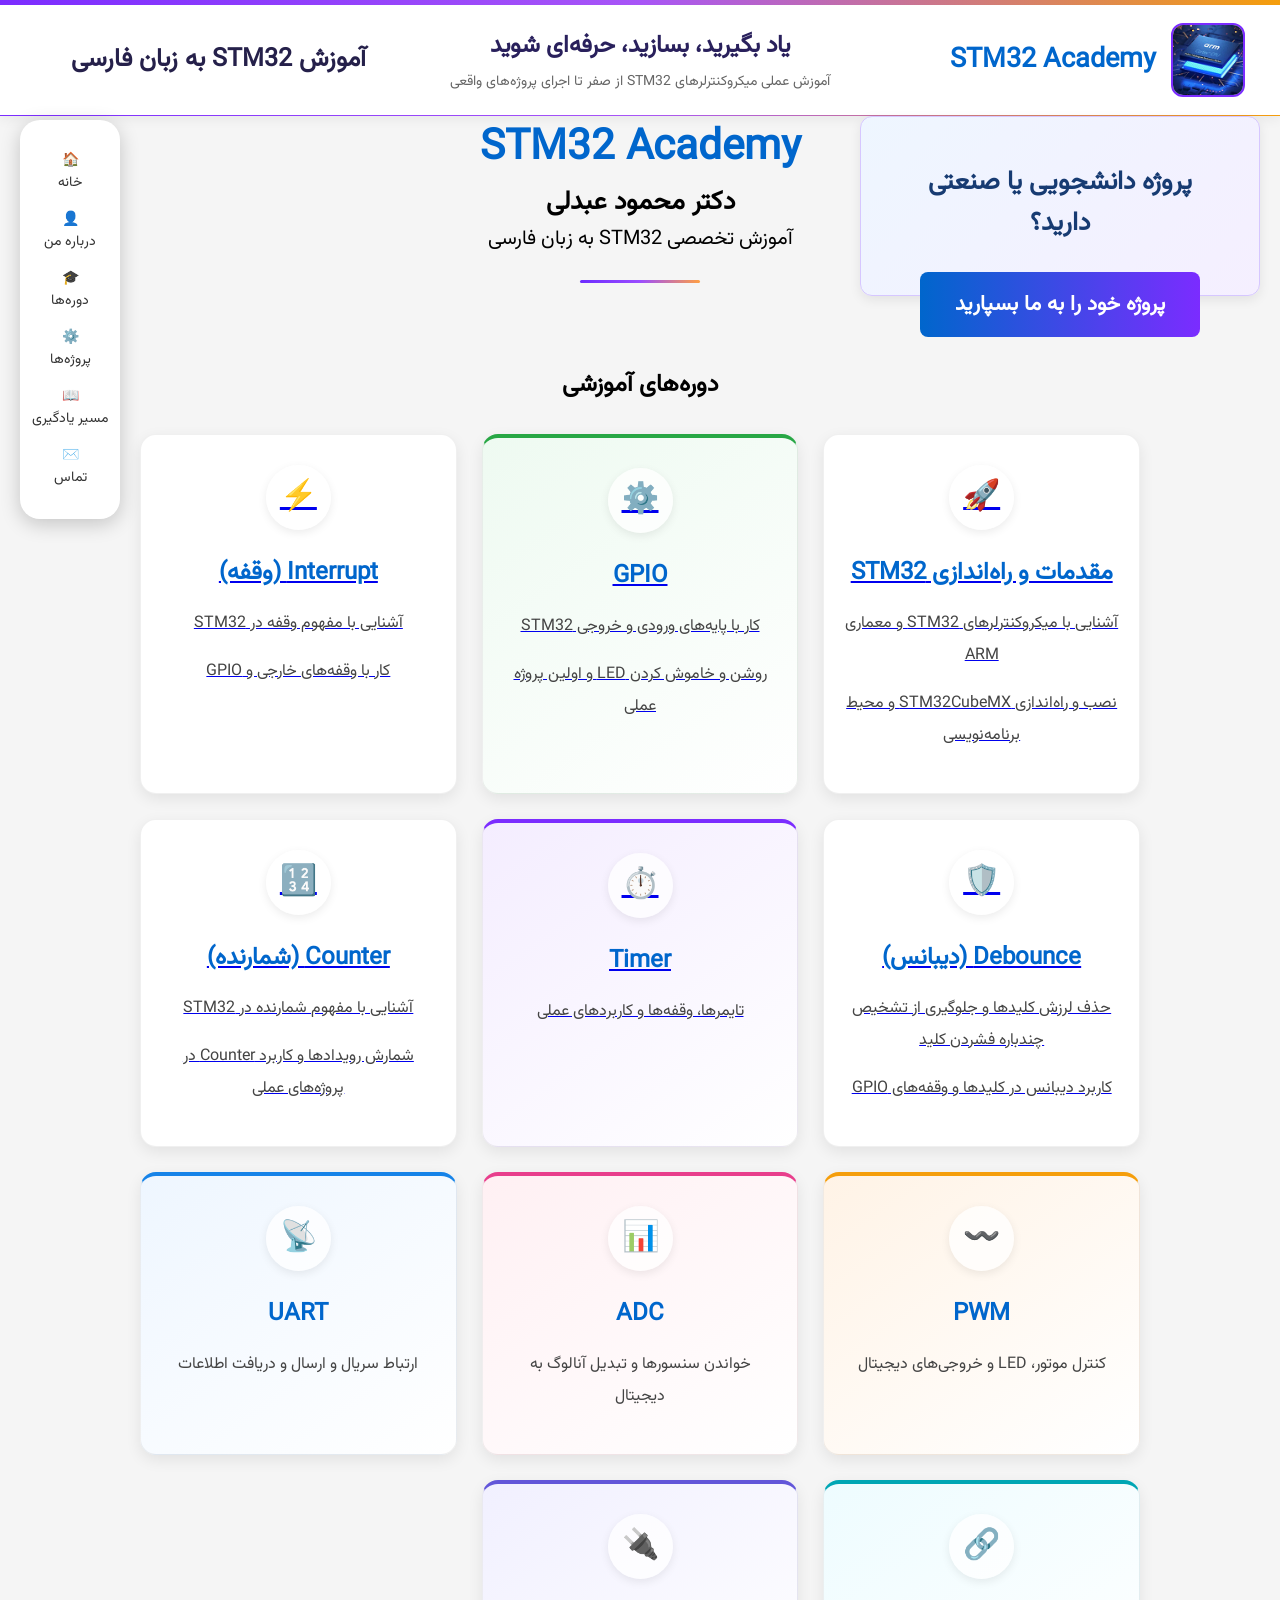
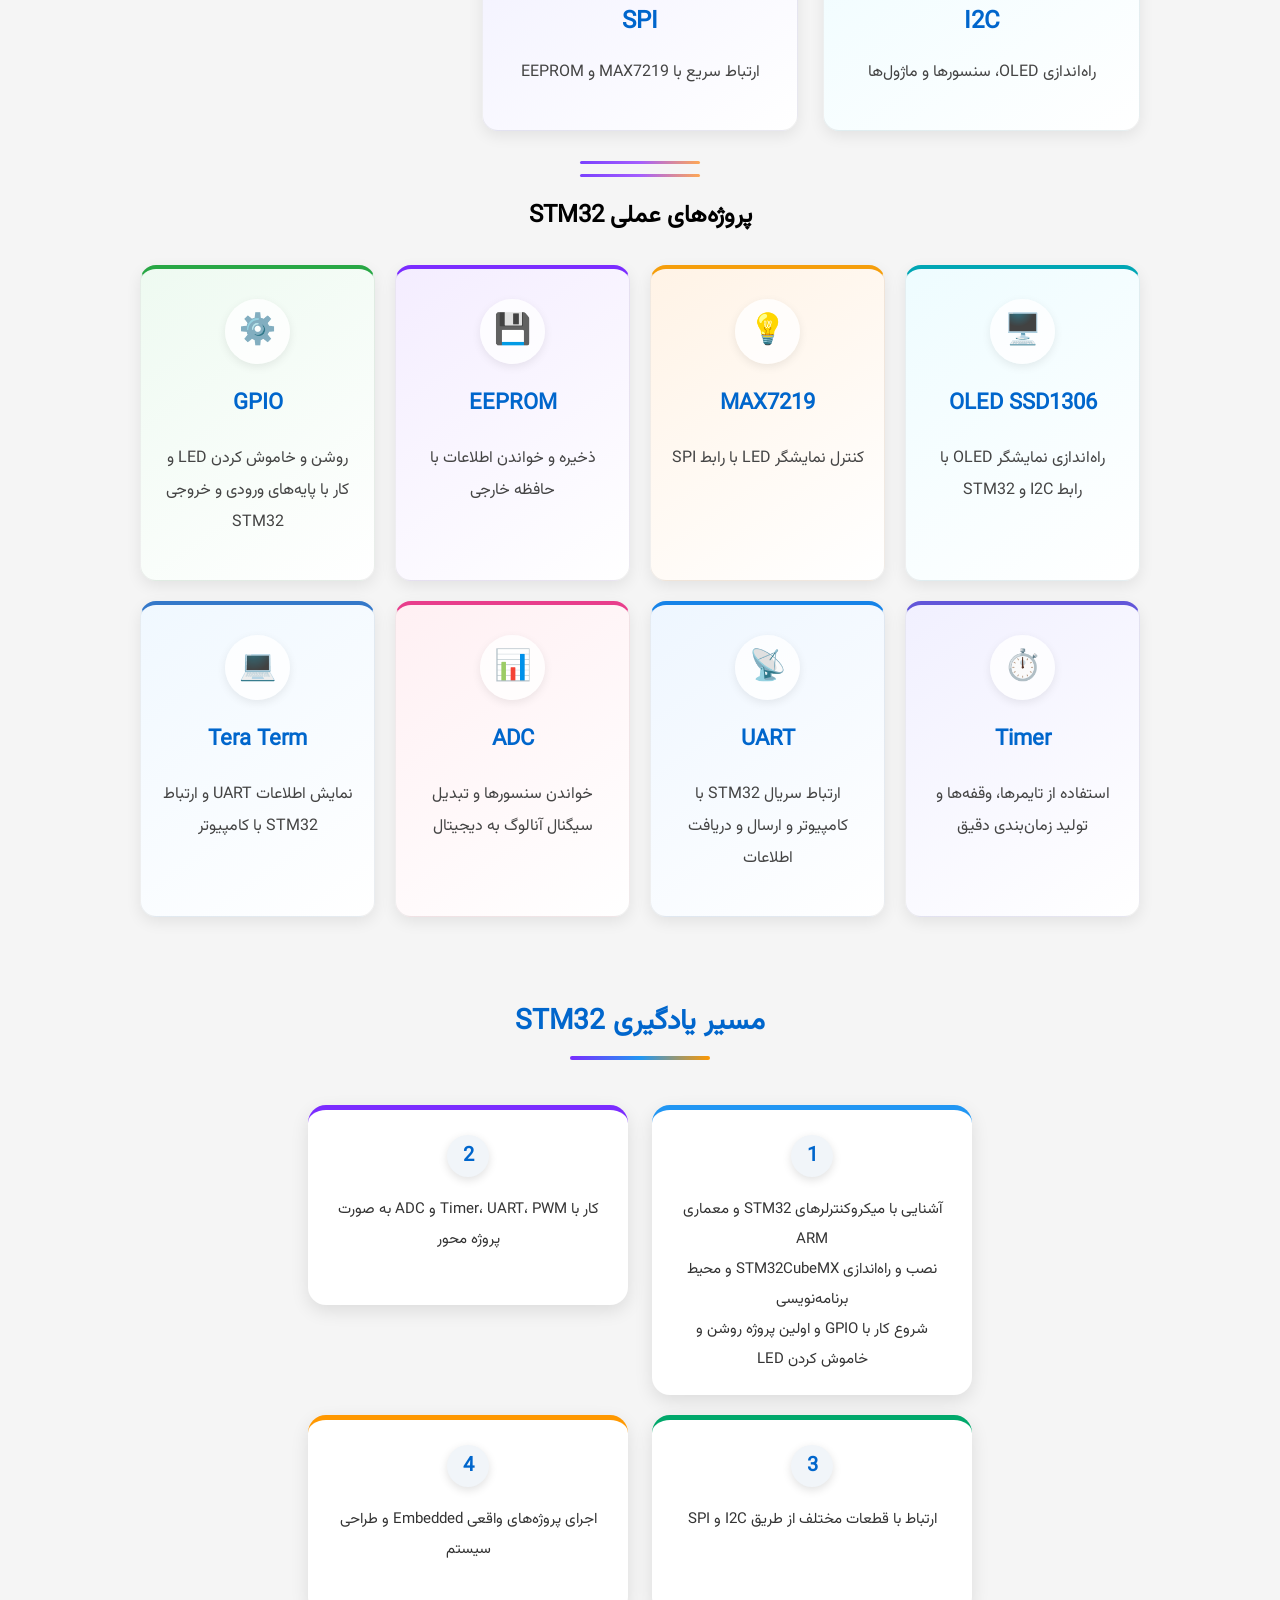
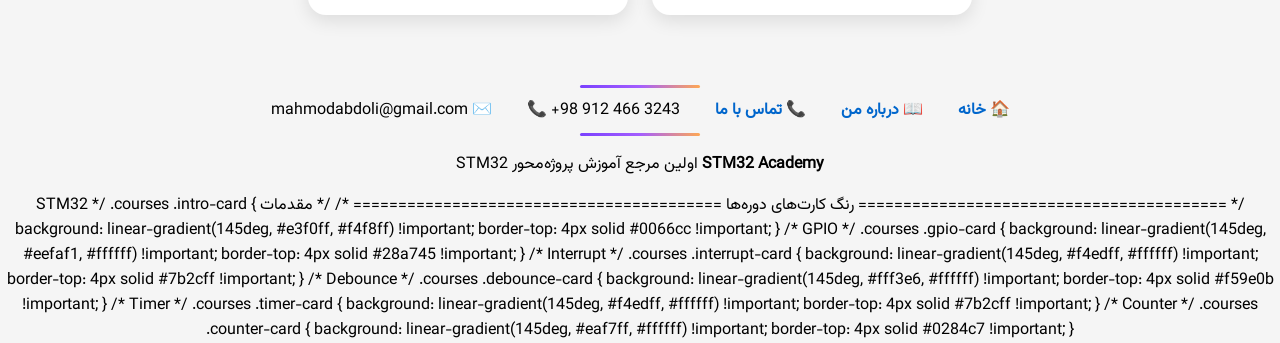
==== index.html @ 0876dde5 "ب" ====
<!DOCTYPE html>
<html lang="fa" dir="rtl">

<head>

    <meta charset="UTF-8">

   <meta name="viewport" content="width=device-width, initial-scale=1.0">

    <meta name="description"
    content="آموزش STM32 به زبان فارسی، پروژه محور، از مقدماتی تا پیشرفته همراه با آموزش CubeMX، HAL و پروژه های عملی.">

    <title>آموزش STM32 به زبان فارسی | دکتر محمود عبدلی</title>

    <meta name="application-name" content="آموزش STM32">
    <meta property="og:site_name" content="آموزش STM32">
    <meta property="og:title" content="آموزش STM32 به زبان فارسی | دکتر محمود عبدلی">
    <meta property="og:description" content="آموزش STM32 به زبان فارسی، پروژه محور، از مقدماتی تا پیشرفته همراه با CubeMX و HAL.">

    <link rel="stylesheet" href="style.css">
    <link rel="canonical" href="https://dr-abdoli.github.io/STM32-Training/">

</head>


<body>


    <!-- منوی کناری سمت چپ -->
<nav class="side-menu">

    <a href="index.html">
        🏠
        <span>خانه</span>
    </a>

    <a href="about.html">
        👤
        <span>درباره من</span>
    </a>

    <a href="#courses">
        🎓
        <span>دوره‌ها</span>
    </a>

    <a href="#projects">
        ⚙️
        <span>پروژه‌ها</span>
    </a>

    <a href="#learning">
        📖
        <span>مسیر یادگیری</span>
    </a>

    <a href="#contact">
        ✉️
        <span>تماس</span>
    </a>

</nav>



<header class="academy-topbar">

    <div class="academy-brand">
        <img src="images/logo.jpg" alt="STM32 Academy">
        <span>STM32 Academy</span>
    </div>


    <div class="academy-welcome">

    <h2>یاد بگیرید، بسازید، حرفه‌ای شوید</h2>

    <p>
        آموزش عملی میکروکنترلرهای STM32 از صفر تا اجرای پروژه‌های واقعی
    </p>

</div>



    <div class="academy-description">
        آموزش STM32 به زبان فارسی
    </div>








</header>





<header class="site-header">

    <h1>
        STM32 Academy
    </h1>

    <h2>
        دکتر محمود عبدلی
    </h2>

    <p>
        آموزش تخصصی STM32 به زبان فارسی
    </p>


<div class="project-animated">

    <strong>انجام پروژه‌های صنعتی و دانشجویی</strong>

    <p>
        طراحی، برنامه‌نویسی و اجرای پروژه‌های STM32
    </p>

</div>





<div class="project-request">

    <strong>پروژه دانشجویی یا صنعتی دارید؟</strong>

    <a href="#contact">
        پروژه خود را به ما بسپارید
    </a>

</div>

</header>








<h2>دوره‌های آموزشی</h2>

<div class="courses" id="courses">



    <!-- دوره مقدماتی و راه‌اندازی -->
<!-- مقدمه دوره STM32 -->

<a href="session1.html" class="course-card intro-card">

    <div class="course-icon">🚀</div>

    <h3>مقدمات و راه‌اندازی STM32</h3>

    <p>آشنایی با میکروکنترلرهای STM32 و معماری ARM</p>

    <p>نصب و راه‌اندازی STM32CubeMX و محیط برنامه‌نویسی</p>

</a>


<!-- دوره GPIO -->
<a href="session2.html" class="course-card gpio-card">

    <div class="course-icon">⚙️</div>

    <h3>GPIO</h3>

    <p>
        کار با پایه‌های ورودی و خروجی STM32
    </p>

    <p>
        روشن و خاموش کردن LED و اولین پروژه عملی
    </p>

</a>


<!-- دوره Interrupt -->
<a href="session3.html" class="course-card interrupt-card">

    <div class="course-icon">⚡</div>

    <h3>Interrupt (وقفه)</h3>

    <p>
        آشنایی با مفهوم وقفه در STM32
    </p>

    <p>
        کار با وقفه‌های خارجی و GPIO
    </p>

</a>






<!-- دوره Debounce -->
<a href="session4.html" class="course-card debounce-card">

    <div class="course-icon">🛡️</div>

    <h3>Debounce (دیبانس)</h3>

    <p>
        حذف لرزش کلیدها و جلوگیری از تشخیص چندباره فشردن کلید
    </p>

    <p>
        کاربرد دیبانس در کلیدها و وقفه‌های GPIO
    </p>

</a>







<!-- دوره Timer -->
<a href="session5.html" class="course-card timer-card">

    <div class="course-icon">⏱️</div>

    <h3>Timer</h3>

    <p>تایمرها، وقفه‌ها و کاربردهای عملی</p>

</a>






<!-- دوره Counter -->
<a href="session5.html" class="course-card counter-card">

    <div class="course-icon">🔢</div>

    <h3>Counter (شمارنده)</h3>

    <p>
        آشنایی با مفهوم شمارنده در STM32
    </p>

    <p>
        شمارش رویدادها و کاربرد Counter در پروژه‌های عملی
    </p>

</a>






<div class="course-card pwm-card">

    <div class="course-icon">〰️</div>

    <h3>PWM</h3>

    <p>کنترل موتور، LED و خروجی‌های دیجیتال</p>

</div>


 <div class="course-card adc-card">

    <div class="course-icon">📊</div>

    <h3>ADC</h3>

    <p>خواندن سنسورها و تبدیل آنالوگ به دیجیتال</p>

</div>


 <div class="course-card uart-card">

    <div class="course-icon">📡</div>

    <h3>UART</h3>

    <p>ارتباط سریال و ارسال و دریافت اطلاعات</p>

</div>





   <div class="course-card i2c-card">

    <div class="course-icon">🔗</div>

    <h3>I2C</h3>

    <p>راه‌اندازی OLED، سنسورها و ماژول‌ها</p>

</div>


   




    <div class="course-card spi-card">

    <div class="course-icon">🔌</div>

    <h3>SPI</h3>

    <p>ارتباط سریع با MAX7219 و EEPROM</p>

</div>

</div>


<hr>



<hr>


<h2>پروژه‌های عملی STM32</h2>




<div class="projects-container" id="projects">

    <!-- پروژه OLED -->
    <div class="project-card oled-project">

        <div class="project-icon">🖥️</div>

        <h3>OLED SSD1306</h3>

        <p>
            راه‌اندازی نمایشگر OLED با رابط I2C و STM32
        </p>

    </div>


    <!-- پروژه MAX7219 -->
    <div class="project-card max-project">

        <div class="project-icon">💡</div>

        <h3>MAX7219</h3>

        <p>
            کنترل نمایشگر LED با رابط SPI
        </p>

    </div>


    <!-- پروژه EEPROM -->
    <div class="project-card eeprom-project">

        <div class="project-icon">💾</div>

        <h3>EEPROM</h3>

        <p>
            ذخیره و خواندن اطلاعات با حافظه خارجی
        </p>

    </div>


    <!-- پروژه GPIO -->
    <div class="project-card gpio-project">

        <div class="project-icon">⚙️</div>

        <h3>GPIO</h3>

        <p>
            روشن و خاموش کردن LED و کار با پایه‌های ورودی و خروجی STM32
        </p>

    </div>


    <!-- پروژه Timer -->
    <div class="project-card timer-project">

        <div class="project-icon">⏱️</div>

        <h3>Timer</h3>

        <p>
            استفاده از تایمرها، وقفه‌ها و تولید زمان‌بندی دقیق
        </p>

    </div>


    <!-- پروژه UART -->
    <div class="project-card uart-project">

        <div class="project-icon">📡</div>

        <h3>UART</h3>

        <p>
            ارتباط سریال STM32 با کامپیوتر و ارسال و دریافت اطلاعات
        </p>

    </div>


    <!-- پروژه ADC -->
    <div class="project-card adc-project">

        <div class="project-icon">📊</div>

        <h3>ADC</h3>

        <p>
            خواندن سنسورها و تبدیل سیگنال آنالوگ به دیجیتال
        </p>

    </div>


    <!-- پروژه Tera Term -->
    <div class="project-card tera-project">

        <div class="project-icon">💻</div>

        <h3>Tera Term</h3>

        <p>
            نمایش اطلاعات UART و ارتباط STM32 با کامپیوتر
        </p>

    </div>

</div>




    


<div class="learning-path" id="learning">

    <h2>مسیر یادگیری STM32</h2>

    <!-- مرحله اول: آشنایی و آماده‌سازی -->
    <div class="path-card">
        <h3>1</h3>

        <p>
            آشنایی با میکروکنترلرهای STM32 و معماری ARM
        </p>

        <p>
            نصب و راه‌اندازی STM32CubeMX و محیط برنامه‌نویسی
        </p>

        <p>
            شروع کار با GPIO و اولین پروژه روشن و خاموش کردن LED
        </p>

    </div>


    <!-- مرحله دوم -->
    <div class="path-card">
        <h3>2</h3>

        <p>
            کار با Timer، UART، PWM و ADC به صورت پروژه محور
        </p>

    </div>


    <!-- مرحله سوم -->
    <div class="path-card">
        <h3>3</h3>

        <p>
            ارتباط با قطعات مختلف از طریق I2C و SPI
        </p>

    </div>


    <!-- مرحله چهارم -->
    <div class="path-card">
        <h3>4</h3>

        <p>
            اجرای پروژه‌های واقعی Embedded و طراحی سیستم
        </p>

    </div>

</div>





<hr>


<footer class="footer-menu" id="contact">

    <a href="index.html">🏠 خانه</a>

    <a href="about.html">📖 درباره من</a>

    <a href="tel:+989124663243">📞 تماس با ما</a>

    <span dir="ltr">📞 +98 912 466 3243</span>

    <span>✉️ mahmodabdoli@gmail.com</span>

</footer>



<hr>


<p>

<strong>STM32 Academy</strong>

اولین مرجع آموزش پروژه‌محور STM32

</p>


</body>

</html>







/* =========================================
   رنگ کارت‌های دوره‌ها
   ========================================= */

/* مقدمات STM32 */
.courses .intro-card {
    background: linear-gradient(145deg, #e3f0ff, #f4f8ff) !important;
    border-top: 4px solid #0066cc !important;
}

/* GPIO */
.courses .gpio-card {
    background: linear-gradient(145deg, #eefaf1, #ffffff) !important;
    border-top: 4px solid #28a745 !important;
}

/* Interrupt */
.courses .interrupt-card {
    background: linear-gradient(145deg, #f4edff, #ffffff) !important;
    border-top: 4px solid #7b2cff !important;
}

/* Debounce */
.courses .debounce-card {
    background: linear-gradient(145deg, #fff3e6, #ffffff) !important;
    border-top: 4px solid #f59e0b !important;
}

/* Timer */
.courses .timer-card {
    background: linear-gradient(145deg, #f4edff, #ffffff) !important;
    border-top: 4px solid #7b2cff !important;
}

/* Counter */
.courses .counter-card {
    background: linear-gradient(145deg, #eaf7ff, #ffffff) !important;
    border-top: 4px solid #0284c7 !important;
}
---- style.css ----
/* =========================
   تنظیمات کلی
   ========================= */
@font-face {
    font-family: Vazirmatn;
    src: url("fonts/Vazirmatn-Regular.woff2");
}

* {
    font-family: 'Vazirmatn', Tahoma, sans-serif;
}

   body {
    font-family: 'Vazirmatn', Tahoma, sans-serif;
    background-color: #f5f5f5;
    direction: rtl;
    text-align: center;
    margin: 0;
}
h1, h2 {
    font-family: 'Vazirmatn', Tahoma, sans-serif;
    font-weight: 700;
}



/* =========================
   صفحه درباره من
   ========================= */

.about-page {
    width: 90%;
    max-width: 1100px;
    margin: 0 auto;
    padding: 35px 20px 50px;
    background-color: #f7f8fa;
    text-align: right;
}


/* =========================
   عکس پروفایل
   ========================= */
.about-photo {
    text-align: center;
    margin-bottom: 30px;
}



.about-photo img {
    width: 250px;
    height: auto;

    object-fit: contain;

    border-radius: 10px;

    border: none;

    box-shadow: 0 5px 20px rgba(0, 0, 0, 0.25);
}





/* =========================
   عنوان اصلی
   ========================= */

.about-page h1 {
    max-width: 1000px;
    margin: 20px auto 25px;
    text-align: right;

    color: #0066cc;
    font-size: 32px;
}


/* =========================
   عنوان درباره من
   ========================= */

.about-page h2 {
    max-width: 1000px;
    margin: 0 auto 25px;

    text-align: right;

    color: #333;
    font-size: 25px;
}


/* =========================
   متن‌ها
   ========================= */

.about-page p {
    max-width: 1000px;

    margin: 0 auto 20px;

    text-align: justify;

    line-height: 2;

    font-size: 17px;

    color: #333;
}


/* =========================
   خط جداکننده
   ========================= */

.about-page hr {
    max-width: 1000px;

    margin: 30px auto;

    border: 0;

    border-top: 1px solid #ccc;
}


/* =========================
   لینک بازگشت
   ========================= */

.about-page > a {
    display: block;

    max-width: 1000px;

    margin: 20px auto;

    text-align: right;

    color: #0066cc;

    text-decoration: none;

    font-weight: bold;
}


.about-page > a:hover {
    color: red;
}


/* =========================
   حالت موبایل
   ========================= */

@media (max-width: 700px) {

    .about-page {
        width: 92%;
        padding: 25px 10px 40px;
    }

    .about-photo img {
        width: 170px;
        height: 170px;
    }

    .about-page h1 {
        font-size: 26px;
    }

    .about-page h2 {
        font-size: 22px;
    }

    .about-page p {
        font-size: 16px;
        line-height: 2;
    }
}




/* فیلم معرفی */
.video-title {
    text-align: center;
    margin-top: 30px;
    color: #333;
}


.video-container {
    display: flex;
    justify-content: center;
    align-items: center;

    margin: 30px auto;

    width: 100%;
}


.video-container iframe {

    width: 700px;
    height: 400px;

    border-radius: 10px;

    box-shadow: 0 5px 20px rgba(0,0,0,0.25);
}


/* نمایش در موبایل */
@media (max-width:700px){

    .video-container iframe {

        width: 95%;
        height: 250px;

    }

}


.about-header {
    display: flex;
    justify-content: center;
    align-items: center;
    gap: 50px;
    margin-top: 30px;
}


.stm32-logo {
    text-align: center;
    direction: ltr;
}


.chip-icon {
    width: 80px;
    height: 80px;
    object-fit: contain;
    margin-bottom: 10px;
}

.stm32-logo h2 {
    color: #0066cc;
    margin: 5px;
    font-size: 28px;
}


.stm32-logo p {
    color: #555;
    font-size: 18px;
    margin: 5px;
}


.stm32-logo span {
    font-size: 15px;
    color: #777;
}


.about-header {
    display: flex;
    justify-content: center;
    align-items: center;
    gap: 50px;
}

.about-photo img {
    width: 250px;
    height: auto;
    display: block;
}








.site-header h1 {
    font-size: 42px;
    font-weight: 800;
    color: #0066cc;
    margin: 0;
}

.site-header h2 {
    font-size: 26px;
    font-weight: 700;
    margin: 0;
}

.site-header p {
    font-size: 20px;
    margin: 0;
}

.site-header span {
    font-size: 18px;
}

.site-header {
    margin: 0;
    padding: 0;
}






.video-container video {
    width: 700px;
    height: 400px;
    border-radius: 10px;
    box-shadow: 0 5px 20px rgba(0,0,0,0.25);
}

@media (max-width:700px){
    .video-container video {
        width:95%;
        height:auto;
    }
}



/* =========================
   کارت‌های دوره آموزشی
   ========================= */

.courses {
    display: grid;
    grid-template-columns: repeat(3, 1fr);
    gap: 25px;
    max-width: 1000px;
    margin: 30px auto;
}


.course-card {

    background: white;

    padding: 25px;

    border-radius: 15px;

    box-shadow: 0 5px 15px rgba(0,0,0,0.15);

    text-align: center;

    transition: 0.3s;

}


.course-card:hover {

    transform: translateY(-8px);

}


.course-card h3 {

    color: #0066cc;

    font-size: 24px;

    margin-bottom: 15px;

}


.course-card p {

    font-size: 16px;

    color: #444;

    line-height: 2;

}


/* موبایل */

@media(max-width:700px){

    .courses {

        grid-template-columns: 1fr;

    }

}




/* =========================
   پروژه‌های عملی STM32
   ========================= */

.projects-container {

    width: 100%;
    
    max-width: 1000px;

    margin: 30px auto;

    display: grid;

    grid-template-columns: repeat(4, 1fr);

    gap: 20px;

}


.project-card {

    background: white;

    padding: 20px;

    border-radius: 15px;

    box-shadow: 0 5px 15px rgba(0,0,0,0.15);

    text-align: center;

}


.project-card h3 {

    color: #0066cc;

    font-size: 22px;

}


.project-card p {

    color: #444;

    line-height: 2;

}



@media(max-width:700px){

    .projects-container {

        grid-template-columns: 1fr;

    }

}


/* =========================
   مسیر یادگیری STM32
   ========================= */

.learning-path {

    width: 90%;
    max-width: 1000px;

    margin: 40px auto;

    background: white;

    padding: 30px;

    border-radius: 15px;

    box-shadow: 0 5px 15px rgba(0,0,0,0.15);

    text-align: right;

}


.learning-path h2 {

    text-align: center;

    color: #0066cc;

    margin-bottom: 25px;

}


.learning-path ol {

    line-height: 2.5;

    font-size: 17px;

    padding-right: 30px;

}


.learning-path li {

    margin-bottom: 10px;

}


.path-card h3 {
    margin-right: 20px;
}



/* =========================
   منوی شناور سمت چپ
========================= */


.side-menu {

    position: fixed;

    left: 20px;

    top: 120px;

    width: 90px;

    background:white;

    border-radius:20px;

    padding:15px 5px;

    box-shadow:0 5px 20px rgba(0,0,0,0.2);

    z-index:1000;

}


.side-menu a {

    display:flex;

    flex-direction:column;

    align-items:center;

    text-decoration:none;

    color:#333;

    margin:15px 0;

    font-size:14px;

}


.side-menu a:first-letter {

    font-size:35px;

}


.side-menu a:hover {

    color:#0066cc;

    transform:scale(1.1);

}



/* =========================
   فوتر پایین سایت
========================= */


.footer {

    margin-top:50px;

    background:white;

    padding:25px;

    border-top:1px solid #ccc;

}


.footer-menu {

    display:flex;

    justify-content:center;

    gap:35px;

    flex-wrap:wrap;

}


.footer-menu a {

    text-decoration:none;

    color:#0066cc;

    font-weight:bold;

}


.footer-info {

    margin-top:25px;

    text-align:center;

    line-height:2;

}



/* موبایل */

@media(max-width:700px){

.side-menu{

    display:none;

}


.footer-menu{

    flex-direction:column;

    gap:15px;

}

}


/* ================================
   سربرگ کوچک و حرفه‌ای سایت
================================ */

.academy-topbar {
    width: 100%;
    box-sizing: border-box;

    display: flex;
    flex-direction: row;
    justify-content: space-between;
    align-items: center;

    padding: 12px 40px;

    direction: rtl;

    border-bottom: 1px solid #ddd;
    background: #fff;
}

/* لوگو سمت راست */

.academy-brand {
    display: flex;
    align-items: center;
    gap: 10px;

    flex-shrink: 0;
}

.academy-brand img {
    width: 55px !important;
    height: 55px !important;

    object-fit: contain !important;
    display: block;
}

.academy-brand span {
    font-size: 20px;
    font-weight: bold;
    color: #0066b3;
    white-space: nowrap;
}

/* متن کنار لوگو */

.academy-description {
    text-align: right;
    font-size: 20px;
    font-weight: bold;

    color: #222;
}

.academy-description small {
    display: block;

    margin-top: 5px;

    font-size: 14px;
    font-weight: normal;

    color: #666;
}

/* موبایل */

@media (max-width: 700px) {

    .academy-topbar {
        padding: 10px 15px;
    }

    .academy-brand img {
        width: 45px !important;
        height: 45px !important;
    }

    .academy-brand span {
        font-size: 16px;
    }

    .academy-description {
        font-size: 16px;
    }

    .academy-description small {
        font-size: 12px;
    }
}


/* =========================================
   هدر حرفه‌ای STM32 Academy
========================================= */

.academy-topbar {
    width: 100%;
    box-sizing: border-box;

    display: flex;
    justify-content: space-between;
    align-items: center;

    padding: 18px 35px;

    direction: rtl;

    background: #ffffff;

    /* خط حرفه‌ای بنفش تا زرد */
    border-top: 5px solid;
    border-image: linear-gradient(
        90deg,
        #7b2cff,
        #a855f7,
        #f59e0b
    ) 1;

    border-bottom: 1px solid #e5e5e5;

    box-shadow: 0 3px 12px rgba(0, 0, 0, 0.06);
}


/* =========================================
   بخش لوگو - سمت راست
========================================= */

.academy-brand {
    display: flex;
    align-items: center;
    gap: 15px;

    flex-shrink: 0;
}

.academy-brand img {
    width: 70px !important;
    height: 70px !important;

    object-fit: cover !important;

    border-radius: 12px;

    border: 2px solid #7b2cff;

    display: block;
}

.academy-brand span {
    font-size: 27px;

    font-weight: bold;

    color: #0066cc;

    white-space: nowrap;
}


/* =========================================
   متن سمت چپ
========================================= */

.academy-description {
    text-align: right;

    font-size: 25px;

    font-weight: bold;

    color: #25204a;

    line-height: 1.6;
}

.academy-description small {
    display: block;

    margin-top: 3px;

    font-size: 16px;

    font-weight: normal;

    color: #555;

    line-height: 1.7;
}


/* =========================================
   خط بین هدر و محتوای سایت
========================================= */

.site-header {
    padding-top: 25px;
    position: relative;
}


/* =========================================
   عنوان بخش دوره‌ها
========================================= */

.courses + hr {
    margin-top: 25px;
}


/* =========================================
   موبایل
========================================= */

@media (max-width: 700px) {

    .academy-topbar {
        padding: 12px 15px;
    }

    .academy-brand img {
        width: 50px !important;
        height: 50px !important;
    }

    .academy-brand span {
        font-size: 18px;
    }

    .academy-description {
        font-size: 17px;
    }

    .academy-description small {
        font-size: 12px;
    }
}



/* =========================================
   پیام خوش‌آمدگویی
========================================= */

.welcome-banner {
    text-align: center;

    padding: 22px 20px 18px;

    direction: rtl;

    background: #ffffff;

    position: relative;
}


/* خط ظریف بالای بخش */

.welcome-banner::before {
    content: "";

    display: block;

    width: 180px;
    height: 3px;

    margin: 0 auto 15px;

    background: linear-gradient(
        90deg,
        #7b2cff,
        #a855f7,
        #f59e0b
    );

    border-radius: 10px;
}


/* جمله اصلی */

.welcome-banner h2 {
    margin: 0;

    font-size: 26px;

    font-weight: bold;

    color: #29205c;
}


/* توضیح زیر جمله */

.welcome-banner p {
    margin: 8px 0 0;

    font-size: 16px;

    color: #666;

    line-height: 1.8;
}


.academy-topbar {
    display: grid;
    grid-template-columns: 1fr 1.5fr 1fr;
    align-items: center;
    gap: 25px;
}

.academy-welcome {
    text-align: center;
}

.academy-welcome h2 {
    margin: 0;
    font-size: 24px;
    color: #29205c;
}

.academy-welcome p {
    margin: 6px 0 0;
    font-size: 14px;
    color: #666;
}



/* =========================================
   کارت‌های دوره آموزشی
========================================= */

.course-card {
    position: relative;

    padding: 30px 20px 25px;

    border-radius: 16px;

    border: 1px solid rgba(0, 0, 0, 0.06);

    box-shadow: 0 5px 15px rgba(0, 0, 0, 0.08);

    transition: transform 0.25s ease,
                box-shadow 0.25s ease;

    overflow: hidden;
}


/* آیکون بالای کارت */

.course-icon {
    width: 65px;
    height: 65px;

    margin: 0 auto 15px;

    display: flex;
    align-items: center;
    justify-content: center;

    border-radius: 50%;

    font-size: 30px;

    background: rgba(255, 255, 255, 0.75);

    box-shadow: 0 3px 10px rgba(0, 0, 0, 0.08);
}


/* حرکت ظریف هنگام رفتن موس روی کارت */

.course-card:hover {
    transform: translateY(-6px);

    box-shadow: 0 10px 22px rgba(0, 0, 0, 0.13);
}


/* =========================================
   رنگ مخصوص هر دوره
========================================= */

.gpio-card {
    background: linear-gradient(145deg, #eefaf1, #ffffff);
    border-top: 4px solid #28a745;
}

.gpio-card .course-icon {
    color: #28a745;
}


.uart-card {
    background: linear-gradient(145deg, #eef6ff, #ffffff);
    border-top: 4px solid #1683e8;
}

.uart-card .course-icon {
    color: #1683e8;
}


.timer-card {
    background: linear-gradient(145deg, #f4edff, #ffffff);
    border-top: 4px solid #7b2cff;
}

.timer-card .course-icon {
    color: #7b2cff;
}


.pwm-card {
    background: linear-gradient(145deg, #fff3e6, #ffffff);
    border-top: 4px solid #f59e0b;
}

.pwm-card .course-icon {
    color: #f59e0b;
}


.adc-card {
    background: linear-gradient(145deg, #fff0f3, #ffffff);
    border-top: 4px solid #e83e8c;
}

.adc-card .course-icon {
    color: #e83e8c;
}


.i2c-card {
    background: linear-gradient(145deg, #eefcff, #ffffff);
    border-top: 4px solid #00a6b4;
}

.i2c-card .course-icon {
    color: #00a6b4;
}


.spi-card {
    background: linear-gradient(145deg, #f1f0ff, #ffffff);
    border-top: 4px solid #6256d9;
}

.spi-card .course-icon {
    color: #6256d9;
}




/* =========================================
   پروژه‌های عملی STM32
========================================= */

.project-card {
    position: relative;

    padding: 30px 20px 25px;

    border-radius: 16px;

    border: 1px solid rgba(0, 0, 0, 0.06);

    box-shadow: 0 5px 15px rgba(0, 0, 0, 0.08);

    overflow: hidden;

    transition:
        transform 0.25s ease,
        box-shadow 0.25s ease;
}


/* آیکون بالای هر پروژه */

.project-icon {
    width: 65px;
    height: 65px;

    margin: 0 auto 15px;

    display: flex;
    align-items: center;
    justify-content: center;

    border-radius: 50%;

    font-size: 30px;

    background: rgba(255, 255, 255, 0.8);

    box-shadow: 0 3px 10px rgba(0, 0, 0, 0.08);
}


/* حرکت کارت هنگام قرار گرفتن موس */

.project-card:hover {
    transform: translateY(-6px);

    box-shadow: 0 10px 22px rgba(0, 0, 0, 0.13);
}


/* =========================================
   رنگ پروژه OLED
========================================= */

.oled-project {
    background: linear-gradient(145deg, #eefcff, #ffffff);

    border-top: 4px solid #00a6b4;
}

.oled-project .project-icon {
    color: #00a6b4;
}


/* =========================================
   رنگ پروژه MAX7219
========================================= */

.max-project {
    background: linear-gradient(145deg, #fff3e6, #ffffff);

    border-top: 4px solid #f59e0b;
}

.max-project .project-icon {
    color: #f59e0b;
}


/* =========================================
   رنگ پروژه EEPROM
========================================= */

.eeprom-project {
    background: linear-gradient(145deg, #f4edff, #ffffff);

    border-top: 4px solid #7b2cff;
}

.eeprom-project .project-icon {
    color: #7b2cff;
}


/* =========================================
   رنگ پروژه GPIO
========================================= */

.gpio-project {
    background: linear-gradient(145deg, #eefaf1, #ffffff);

    border-top: 4px solid #28a745;
}

.gpio-project .project-icon {
    color: #28a745;
}


/* =========================================
   رنگ پروژه Timer
========================================= */

.timer-project {
    background: linear-gradient(145deg, #f1f0ff, #ffffff);

    border-top: 4px solid #6256d9;
}

.timer-project .project-icon {
    color: #6256d9;
}


/* =========================================
   رنگ پروژه UART
========================================= */

.uart-project {
    background: linear-gradient(145deg, #eef6ff, #ffffff);

    border-top: 4px solid #1683e8;
}

.uart-project .project-icon {
    color: #1683e8;
}


/* =========================================
   رنگ پروژه ADC
========================================= */

.adc-project {
    background: linear-gradient(145deg, #fff0f3, #ffffff);

    border-top: 4px solid #e83e8c;
}

.adc-project .project-icon {
    color: #e83e8c;
}


/* =========================================
   رنگ پروژه Tera Term
========================================= */

.tera-project {
    background: linear-gradient(145deg, #f0f8ff, #ffffff);

    border-top: 4px solid #3478c9;
}

.tera-project .project-icon {
    color: #3478c9;
}



/* =========================================
   جداکننده حرفه‌ای بین بخش‌های سایت
========================================= */

hr {
    border: none;
    width: 120px;
    height: 3px;
    margin: 10px auto;

    border-radius: 10px;

    background: linear-gradient(
        90deg,
        #6c2cff,
        #9b4dff,
        #ff9f43
    );

    opacity: 0.9;
}


/* حذف خط زیر منوی بالایی */
.top-menu {
    border-bottom: none !important;
}



/* حذف خط زیر هدر بالایی */
.site-header {
    border-bottom: none !important;
}



.about-page hr {
    display: block;
    width: 120px;
    height: 3px;

    border: none;
    border-radius: 10px;

    margin: 35px auto !important;

    background: linear-gradient(
        90deg,
        #6c2cff,
        #9b4dff,
        #ff9f43
    );

    opacity: 0.9;
}



/* خط تزئینی وسط صفحه */
.site-header::after {
    content: "";
    display: block;
    width: 120px;
    height: 3px;
    margin: 25px auto 0;

    background: linear-gradient(
        90deg,
        #6c2cff,
        #9b4dff,
        #ff9f43
    );

    border-radius: 10px;
}






/* ===============================
   مسیر یادگیری STM32
   =============================== */

.learning-path {
    max-width: 1000px;
    margin: 40px auto;
    padding: 20px 0;
    background: transparent;
    border-radius: 0;
    box-shadow: none;
    text-align: center;
}
/* عنوان مسیر یادگیری */

.learning-path > h2 {
    margin-bottom: 35px;
    font-size: 28px;
    color: #0066cc;
    position: relative;
}

/* خط کوچک زیر عنوان */

.learning-path > h2::after {
    content: "";
    display: block;
    width: 140px;
    height: 4px;
    margin: 12px auto 0;
    border-radius: 10px;
    background: linear-gradient(
        90deg,
        #7b2cff,
        #2196f3,
        #ff9800
    );
}

/* کادر هر مرحله */

.path-card {
    position: relative;
    display: inline-block;
    vertical-align: top;
    width: 28%;
    min-height: 150px;
    margin: 10px;
    padding: 25px 20px 20px;

    background: white;
    border-radius: 18px;

    box-shadow: 0 6px 18px rgba(0, 0, 0, 0.10);

    border-top: 5px solid #2196f3;

    transition: transform 0.3s ease,
                box-shadow 0.3s ease;
}

/* رنگ متفاوت برای مراحل */

.path-card:nth-of-type(2) {
    border-top-color: #7b2cff;
}

.path-card:nth-of-type(3) {
    border-top-color: #00a86b;
}

.path-card:nth-of-type(4) {
    border-top-color: #ff9800;
}

.path-card:nth-of-type(5) {
    border-top-color: #e91e63;
}

.path-card:nth-of-type(6) {
    border-top-color: #00a9c7;
}

.path-card:nth-of-type(7) {
    border-top-color: #673ab7;
}

/* شماره مرحله */

.path-card h3 {
    width: 42px;
    height: 42px;
    line-height: 42px;

    margin: 0 auto 18px;

    border-radius: 50%;

    background: #f1f5f9;
    color: #0066cc;

    font-size: 20px;
    font-weight: bold;

    box-shadow: 0 3px 10px rgba(0, 0, 0, 0.12);
}

/* متن هر مرحله */

.path-card p {
    margin: 0;
    line-height: 2;
    font-size: 15px;
    color: #333;
}

/* افکت هنگام رفتن موس */

.path-card:hover {
    transform: translateY(-7px);
    box-shadow: 0 12px 25px rgba(0, 0, 0, 0.15);
}

/* نمایش مناسب در موبایل */

@media (max-width: 900px) {

    .path-card {
        width: 42%;
    }

}

@media (max-width: 600px) {

    .learning-path {
        margin: 40px 15px;
        padding: 25px 15px;
    }

    .path-card {
        width: 90%;
        margin: 10px auto;
    }

}



/* =========================
   درخواست اجرای پروژه
   ========================= */



.project-request {
    position: absolute;

    right: 25px;
    top: 20px;

    padding: 18px 30px;

    background: linear-gradient(135deg, #eef6ff, #f5efff);

    border: 1px solid #d6c7ff;

    border-radius: 12px;

    text-align: center;

    box-shadow: 0 4px 12px rgba(0,0,0,0.08);

    z-index: 10;
}


.project-request strong {
    display: block;

    font-size: 13px;

    color: #173b72;

    margin-bottom: 5px;
}


.project-request a {
    display: inline-block;

    padding: 5px 12px;

    background: linear-gradient(90deg, #0066cc, #7b2cff);

    color: white;

    border-radius: 8px;

    text-decoration: none;

    font-size: 12px;

    font-weight: bold;

    transition: 0.3s;
}


.project-request a:hover {
    transform: translateY(-2px);

    box-shadow: 0 4px 10px rgba(0,0,0,0.15);
}


/* موبایل */

@media (max-width: 700px) {

    .project-request {
        width: 90%;

        margin: 20px auto;

        padding: 18px 15px;
    }

}



.project-request strong {
    display: block;
    font-size: 13px;
    color: #173b72;
    margin-bottom: 5px;
}

.project-request a {
    display: inline-block;

    padding: 5px 12px;

    background: linear-gradient(90deg, #0066cc, #7b2cff);
    color: white;

    border-radius: 8px;

    text-decoration: none;
    font-size: 12px;
    font-weight: bold;

    transition: 0.3s;
}

.project-request a:hover {
    transform: translateY(-2px);
    box-shadow: 0 4px 10px rgba(0,0,0,0.15);
}


.site-header + hr {
    margin-bottom: 10px;
}

.site-header + hr + h2 {
    margin-top: 10px;
}


/* =========================
   بزرگ‌تر کردن کادر پروژه
   ========================= */

.project-request {
    right: 5px !important;
    top: 0 !important;

    width: 520px !important;
    min-height: 210px !important;

    padding: 40px 45px !important;

    box-sizing: border-box !important;
}

.project-request strong {
    font-size: 26px !important;
    margin-bottom: 28px !important;
}

.project-request a {
    padding: 16px 35px !important;
    font-size: 21px !important;
}


/* =================================
   کادر متحرک سمت چپ STM32 Academy
   ================================= */

.project-animated {
    position: absolute !important;

    left: 300px !important;
    right: auto !important;

    top: 20px !important;

    width: 330px !important;
    min-height: 140px !important;

    padding: 25px 20px !important;

    box-sizing: border-box !important;

    background: linear-gradient(135deg, #eef6ff, #f5efff);

    border: 2px solid #7b2cff;

    border-radius: 16px;

    text-align: center;

    box-shadow: 0 6px 18px rgba(0,0,0,0.10);

    z-index: 90;

    opacity: 0;

    transform: translateX(-30px);

    animation: projectBoxShow 0.5s ease-in-out infinite;
}

.project-animated strong {
    display: block;

    font-size: 21px !important;

    color: #173b72;

    margin-bottom: 12px;
}

.project-animated p {
    margin: 0;

    font-size: 15px !important;

    line-height: 1.8;

    color: #444;
}

@keyframes projectBoxShow {

    0% {
        opacity: 0;
        transform: translateX(-30px);
    }

    15% {
        opacity: 1;
        transform: translateX(0);
    }

    50% {
        opacity: 1;
        transform: translateX(0);
    }

    65% {
        opacity: 0;
        transform: translateX(-30px);
    }

    100% {
        opacity: 0;
        transform: translateX(-30px);
    }

}




/* =========================================
   تنظیم واکنش‌گرا برای کادرهای دو طرف
   STM32 Academy
   ========================================= */

.site-header {
    position: relative !important;
}


/* کادر سمت چپ */

.project-animated {
    position: absolute !important;

    left: 2% !important;
    right: auto !important;

    top: 20px !important;

    width: 28% !important;
    max-width: 360px !important;
    min-height: 140px !important;

    padding: 25px 20px !important;

    box-sizing: border-box !important;

    z-index: 90 !important;
}


/* کادر سمت راست */

.project-request {
    position: absolute !important;

    right: 2% !important;
    left: auto !important;

    top: 0 !important;

    width: 28% !important;
    max-width: 520px !important;

    height: 220px !important;
    min-height: 220px !important;

    padding: 45px 35px !important;

    box-sizing: border-box !important;

    z-index: 100 !important;
}


/* =========================================
   اندازه مناسب در صفحه‌های متوسط
   ========================================= */

@media (max-width: 1100px) {

    .project-animated {
        left: 3% !important;
        width: 25% !important;
        font-size: 14px;
    }

    .project-request {
        right: 3% !important;
        width: 25% !important;
    }

}


/* =========================================
   موبایل
   ========================================= */

@media (max-width: 600px) {

    .project-animated,
    .project-request {
        position: relative !important;

        left: auto !important;
        right: auto !important;
        top: auto !important;

        width: 90% !important;
        max-width: 500px !important;

        margin: 20px auto !important;
    }

}



/* جابه‌جایی کادر متحرک به سمت راست */

.project-animated {
    left: 100px !important;
    right: auto !important;
}




/* =========================================
   جلوگیری از افتادن کادرها روی بخش وسط
   ========================================= */

.project-animated {
    left: 2% !important;
    width: 27% !important;
    max-width: 330px !important;
}

.project-request {
    right: 2% !important;
    width: 27% !important;
    max-width: 500px !important;
}

/* فضای امن برای عنوان وسط */
.site-header {
    padding-left: 30% !important;
    padding-right: 30% !important;

    box-sizing: border-box !important;
}




/* =========================================
   تنظیم نهایی چیدمان هدر
   سه بخش کاملاً جدا از هم
   ========================================= */

.site-header {
    position: relative !important;

    min-height: 230px !important;

    padding-left: 0 !important;
    padding-right: 0 !important;

    box-sizing: border-box !important;
}


/* =========================================
   بخش وسط
   STM32 Academy
   ========================================= */

.site-header > h1,
.site-header > h2,
.site-header > p {
    width: 360px !important;

    margin-left: auto !important;
    margin-right: auto !important;

    position: relative !important;

    z-index: 20 !important;
}


/* =========================================
   کادر متحرک سمت چپ
   ========================================= */

.project-animated {
    position: absolute !important;

    left: 120px !important;
    right: auto !important;

    top: 20px !important;

    width: 300px !important;
    max-width: 300px !important;

    min-height: 140px !important;

    box-sizing: border-box !important;

    z-index: 10 !important;
}


/* =========================================
   کادر سمت راست
   ========================================= */

.project-request {
    position: absolute !important;

    right: 20px !important;
    left: auto !important;

    top: 0 !important;

    width: 400px !important;
    max-width: 400px !important;

    height: 180px !important;
    min-height: 180px !important;

    box-sizing: border-box !important;

    z-index: 10 !important;
}



/* =====================================================
   اصلاح نهایی کادرهای هدر + حالت موبایل
   این قسمت باید آخرین کد CSS باشد
   ===================================================== */


/* =========================
   دسکتاپ
   ========================= */

@media (min-width: 801px) {

    .site-header {
        position: relative !important;
        min-height: 230px !important;
        padding: 0 !important;
        box-sizing: border-box !important;
    }

    /* محتوای وسط */
    .site-header > h1,
    .site-header > h2,
    .site-header > p {
        width: 360px !important;
        margin-left: auto !important;
        margin-right: auto !important;
        position: relative !important;
        z-index: 20 !important;
    }

    /* کادر سمت چپ */
    .project-animated {
        position: absolute !important;
        left: 120px !important;
        right: auto !important;
        top: 20px !important;

        width: 300px !important;
        max-width: 300px !important;
        min-height: 140px !important;

        box-sizing: border-box !important;
        z-index: 10 !important;
    }

    /* کادر سمت راست */
    .project-request {
        position: absolute !important;
        right: 20px !important;
        left: auto !important;
        top: 0 !important;

        width: 400px !important;
        max-width: 400px !important;
        height: 180px !important;
        min-height: 180px !important;

        box-sizing: border-box !important;
        z-index: 10 !important;
    }
}


/* =====================================================
   موبایل
   ===================================================== */

@media (max-width: 600px) {

    /* هدر اصلی */
    .site-header {
        position: relative !important;

        min-height: 180px !important;

        padding: 0 !important;
        margin: 0 !important;

        box-sizing: border-box !important;

        display: grid !important;

        grid-template-columns: 30% 40% 30% !important;

        align-items: start !important;

        width: 100% !important;
    }


    /* =================================
       محتوای وسط
       ================================= */

    .site-header > h1,
    .site-header > h2,
    .site-header > p {

        width: 100% !important;

        margin: 0 !important;

        position: relative !important;

        z-index: 20 !important;

        grid-column: 2 !important;

        text-align: center !important;

        box-sizing: border-box !important;
    }


    .site-header > h1 {
        font-size: 22px !important;
    }

    .site-header > h2 {
        font-size: 16px !important;
    }

    .site-header > p {
        font-size: 12px !important;
    }


    /* =================================
       کادر سمت چپ
       ================================= */

    .project-animated {

        position: absolute !important;

        left: 2% !important;
        right: auto !important;

        top: 10px !important;

        width: 28% !important;
        max-width: none !important;

        min-height: 75px !important;
        height: auto !important;

        padding: 8px 5px !important;

        box-sizing: border-box !important;

        z-index: 5 !important;

        transform: none !important;
    }


    .project-animated strong {
        font-size: 10px !important;
        line-height: 1.5 !important;

        margin-bottom: 3px !important;
    }


    .project-animated p {
        font-size: 8px !important;
        line-height: 1.5 !important;
    }


    /* =================================
       کادر سمت راست
       ================================= */

    .project-request {

        position: absolute !important;

        right: 2% !important;
        left: auto !important;

        top: 10px !important;

        width: 28% !important;
        max-width: none !important;

        height: auto !important;
        min-height: 75px !important;

        padding: 8px 5px !important;

        box-sizing: border-box !important;

        z-index: 5 !important;
    }


    .project-request strong {

        font-size: 10px !important;

        line-height: 1.5 !important;

        margin-bottom: 5px !important;
    }


    .project-request a {

        padding: 5px 7px !important;

        font-size: 8px !important;

        border-radius: 5px !important;
    }


    /* =================================
       دوره‌ها در موبایل هم 3 ستونه
       ================================= */

    .courses {

        display: grid !important;

        grid-template-columns: repeat(3, 1fr) !important;

        gap: 8px !important;

        width: 96% !important;

        max-width: none !important;

        margin: 20px auto !important;

        box-sizing: border-box !important;
    }


    .course-card {

        width: auto !important;

        min-width: 0 !important;

        padding: 15px 5px !important;

        box-sizing: border-box !important;

        border-radius: 10px !important;
    }


    .course-icon {

        width: 38px !important;
        height: 38px !important;

        font-size: 18px !important;

        margin-bottom: 8px !important;
    }


    .course-card h3 {

        font-size: 15px !important;

        margin: 5px 0 8px !important;
    }


    .course-card p {

        font-size: 10px !important;

        line-height: 1.8 !important;

        margin: 0 !important;
    }





/* =========================================
   فوتر - همه موارد در یک ردیف افقی
========================================= */

.footer-menu {
    display: flex !important;
    flex-direction: row !important;
    justify-content: center !important;
    align-items: center !important;
    flex-wrap: nowrap !important;
    gap: 30px !important;
    width: 100% !important;
    white-space: nowrap !important;
}

.footer-menu a {
    display: inline-flex !important;
    align-items: center !important;
    justify-content: center !important;
    white-space: nowrap !important;
    margin: 0 !important;
}

/* ایمیل هم کنار بقیه قرار بگیرد */
.footer-info {
    display: flex !important;
    flex-direction: column !important;
    align-items: center !important;
}

/* موبایل */
@media (max-width: 700px) {
    .footer-menu {
        flex-direction: row !important;
        flex-wrap: nowrap !important;
        gap: 10px !important;
        font-size: 11px !important;
        overflow-x: auto !important;
    }
}



/* =========================================
   تنظیم نهایی بخش پایانی سایت
   همه اطلاعات تماس در یک ردیف
========================================= */

/* منوی خانه، درباره من، تماس با ما */
.footer-menu {
    display: flex !important;
    flex-direction: row !important;
    justify-content: center !important;
    align-items: center !important;
    flex-wrap: nowrap !important;
    gap: 30px !important;
    width: 100% !important;
    white-space: nowrap !important;
}

/* هر لینک منو */
.footer-menu a {
    display: inline-flex !important;
    align-items: center !important;
    justify-content: center !important;
    white-space: nowrap !important;
    margin: 0 !important;
}

/* بخش اطلاعات تماس */
.footer-info {
    text-align: center !important;
}

/* عنوان «تماس با ما» جدا و بالای اطلاعات */
.footer-info h2 {
    display: block !important;
    margin: 20px 0 !important;
}

/* شماره تماس و ایمیل در یک ردیف */
.footer-info p {
    display: inline-flex !important;
    align-items: center !important;
    justify-content: center !important;
    margin: 0 15px !important;
    white-space: nowrap !important;
}

/* اگر شماره یا ایمیل به صورت لینک باشند */
.footer-info a {
    display: inline-flex !important;
    align-items: center !important;
    white-space: nowrap !important;
    margin: 0 15px !important;
}


/* =========================================
   موبایل
========================================= */

@media (max-width: 700px) {

    .footer-menu {
        gap: 10px !important;
        font-size: 11px !important;
        overflow-x: auto !important;
    }

    .footer-info p,
    .footer-info a {
        margin: 0 5px !important;
        font-size: 11px !important;
    }

}



/* =========================================
   ردیف نهایی پایین سایت
========================================= */

.footer-menu {
    display: flex !important;
    flex-direction: row !important;
    justify-content: center !important;
    align-items: center !important;
    flex-wrap: nowrap !important;
    gap: 30px !important;
    width: 100% !important;
    white-space: nowrap !important;
}

.footer-menu a,
.footer-menu span {
    margin: 0 !important;
    white-space: nowrap !important;
    display: inline-flex !important;
    align-items: center !important;
}


/* =========================================
   باکس مقدمات و راه‌اندازی STM32
   ========================================= */

.intro-card {
    

    background: linear-gradient(135deg, #eef7ff, #f5f0ff);

    border-top: 5px solid #0066cc;

    padding: 25px 30px;

    box-sizing: border-box;
}

.intro-card .course-icon {
    color: #0066cc;
}

.intro-card h3 {
    color: #0066cc;
    margin-bottom: 15px;
}

.intro-card p {
    margin: 6px 0;
}


/* =========================================
   مقدمه دوره STM32
   ========================================= */

.course-intro {
    width: 90%;
    max-width: 1000px;

    margin: 30px auto;

    padding: 25px;

    box-sizing: border-box;

    text-align: center;

    background: linear-gradient(135deg, #eef7ff, #f5f0ff);

    border-radius: 18px;

    border-top: 4px solid #0066cc;

    box-shadow: 0 5px 15px rgba(0,0,0,0.10);
}

.course-intro-icon {
    width: 65px;
    height: 65px;

    margin: 0 auto 15px;

    display: flex;
    align-items: center;
    justify-content: center;

    border-radius: 50%;

    font-size: 30px;

    background: white;

    box-shadow: 0 3px 10px rgba(0,0,0,0.08);
}

.course-intro h3 {
    color: #0066cc;
    font-size: 24px;
    margin-bottom: 15px;
}

.course-intro p {
    font-size: 16px;
    color: #444;
    line-height: 2;
    margin: 5px 0;
}





@media (min-width: 801px) {

    .courses {
        display: grid !important;
        grid-template-columns: repeat(4, 1fr) !important;
        gap: 18px !important;
        max-width: 1000px !important;
        margin: 30px auto !important;
    }

    .intro-card {
        grid-column: auto !important;
    }

}




.path-card {
    width: 28% !important;
    height: 270px !important;
    min-height: 270px !important;
    box-sizing: border-box !important;
    vertical-align: top !important;
}


@media (max-width: 600px) {
    .path-card {
        width: 90% !important;
        height: auto !important;
        min-height: 180px !important;
    }
}




/* ================================
   رنگ‌بندی کارت‌های مسیر یادگیری
================================ */

.path-card:nth-of-type(1) {
    background: linear-gradient(145deg, #eef6ff, #ffffff);
    border-top: 5px solid #2196f3;
}

.path-card:nth-of-type(2) {
    background: linear-gradient(145deg, #f4edff, #ffffff);
    border-top: 5px solid #7b2cff;
}

.path-card:nth-of-type(3) {
    background: linear-gradient(145deg, #eefaf1, #ffffff);
    border-top: 5px solid #28a745;
}

.path-card:nth-of-type(4) {
    background: linear-gradient(145deg, #fff3e6, #ffffff);
    border-top: 5px solid #f59e0b;
}



.session-video {
    display: block;
    width: 100%;
    max-width: 630px;
    height: auto;
    margin: 30px auto;
    border-radius: 10px;
    box-shadow: 0 5px 15px rgba(0, 0, 0, 0.2);
}



/* رنگ کارت Interrupt */
.interrupt-card {
    background: #f3edff;
    border-top: 3px solid #7c3aed;
}

/* رنگ کارت Debounce */
.debounce-card {
    background: #fff4e8;
    border-top: 3px solid #f59e0b;
}

/* رنگ کارت Counter */
.counter-card {
    background: #eaf7ff;
    border-top: 3px solid #0284c7;
}




/* رنگ کارت‌های جدید دوره‌ها */

.courses .interrupt-card {
    background: #f3edff !important;
    border-top: 3px solid #7c3aed !important;
}

.courses .debounce-card {
    background: #fff4e8 !important;
    border-top: 3px solid #f59e0b !important;
}

.courses .counter-card {
    background: #eaf7ff !important;
    border-top: 3px solid #0284c7 !important;
}



@media (max-width: 700px) {

    /* هدر بالای سایت */
    .academy-topbar {
        display: flex !important;
        flex-direction: column !important;
        align-items: center !important;
        justify-content: center !important;
        gap: 12px !important;
        padding: 12px 10px !important;
        text-align: center !important;
    }

    /* لوگو */
    .academy-brand {
        display: flex !important;
        justify-content: center !important;
        align-items: center !important;
        width: 100% !important;
        gap: 10px !important;
    }

    .academy-brand img {
        width: 50px !important;
        height: 50px !important;
    }

    .academy-brand span {
        font-size: 20px !important;
    }

    /* متن خوش آمدگویی */
    .academy-welcome {
        width: 100% !important;
        text-align: center !important;
    }

    .academy-welcome h2 {
        font-size: 21px !important;
        line-height: 1.6 !important;
        margin: 0 !important;
    }

    .academy-welcome p {
        font-size: 14px !important;
        line-height: 1.8 !important;
        margin: 5px 0 !important;
    }

    /* توضیح سایت */
    .academy-description {
        width: 100% !important;
        text-align: center !important;
        font-size: 16px !important;
    }


    /* منوی موبایل */
    .side-menu {
        display: flex !important;
        position: static !important;
        width: 100% !important;
        height: auto !important;

        flex-direction: row !important;
        justify-content: center !important;
        align-items: center !important;

        gap: 5px !important;
        padding: 8px 3px !important;

        overflow-x: auto !important;
        box-sizing: border-box !important;
    }

    .side-menu a {
        min-width: 60px !important;
        padding: 5px !important;
        font-size: 11px !important;
        white-space: nowrap !important;
    }


    /* هدر اصلی */
    .site-header {
        min-height: auto !important;
        padding: 20px 10px !important;
        text-align: center !important;
    }

    .site-header > h1,
    .site-header > h2,
    .site-header > p {
        width: 100% !important;
    }

    .site-header h1 {
        font-size: 28px !important;
    }

    .site-header h2 {
        font-size: 20px !important;
    }

    .site-header p {
        font-size: 15px !important;
    }


/* کادرهای پروژه در موبایل */
.project-animated,
.project-request {
    position: relative !important;

    left: auto !important;
    right: auto !important;
    top: auto !important;
    bottom: auto !important;

    width: 90% !important;
    max-width: 500px !important;

    min-height: auto !important;
    height: auto !important;

    margin: 8px auto !important;

    box-sizing: border-box !important;
}



}






/* =========================================
   تنظیم نهایی موبایل STM32 Academy
========================================= */

@media (max-width: 700px) {

    /* منوی بالایی */
    .side-menu {
        display: flex !important;
        position: static !important;
        width: 100% !important;
        height: auto !important;

        flex-direction: row !important;
        justify-content: space-around !important;
        align-items: center !important;

        padding: 6px 2px !important;
        margin: 0 !important;

        gap: 0 !important;
        overflow: hidden !important;

        box-sizing: border-box !important;
    }

    .side-menu a {
        display: flex !important;
        flex-direction: column !important;
        align-items: center !important;
        justify-content: center !important;

        width: 16.66% !important;
        min-width: 0 !important;

        margin: 0 !important;
        padding: 3px 1px !important;

        font-size: 10px !important;
        line-height: 1.4 !important;

        white-space: nowrap !important;
        box-sizing: border-box !important;
    }


    /* نوار بالای سایت */
    .academy-topbar {
        width: 100% !important;

        display: flex !important;
        flex-direction: column !important;

        align-items: center !important;
        justify-content: center !important;

        gap: 8px !important;
        padding: 10px 8px !important;

        text-align: center !important;
        box-sizing: border-box !important;
    }

    .academy-brand {
        width: 100% !important;

        display: flex !important;
        align-items: center !important;
        justify-content: center !important;

        gap: 8px !important;
    }

    .academy-brand img {
        width: 48px !important;
        height: 48px !important;
    }

    .academy-brand span {
        font-size: 19px !important;
    }


    /* خوش آمدگویی */
    .academy-welcome {
        width: 100% !important;
        text-align: center !important;
    }

    .academy-welcome h2 {
        font-size: 19px !important;
        line-height: 1.6 !important;
        margin: 0 !important;
    }

    .academy-welcome p {
        font-size: 12px !important;
        line-height: 1.8 !important;
        margin: 3px 0 !important;
    }

    .academy-description {
        width: 100% !important;
        text-align: center !important;
        font-size: 15px !important;
    }


    /* هدر اصلی */
    .site-header {
        position: relative !important;

        width: 100% !important;
        min-height: 0 !important;
        height: auto !important;

        padding: 18px 10px 15px !important;

        box-sizing: border-box !important;

        text-align: center !important;
    }

    .site-header > h1 {
        width: 100% !important;

        font-size: 28px !important;
        line-height: 1.4 !important;

        margin: 0 0 5px !important;
    }

    .site-header > h2 {
        width: 100% !important;

        font-size: 19px !important;
        line-height: 1.6 !important;

        margin: 0 0 4px !important;
    }

    .site-header > p {
        width: 100% !important;

        font-size: 13px !important;
        line-height: 1.8 !important;

        margin: 0 !important;
    }


    


    








 
   /* =========================================
   اصلاح نهایی کادرهای پروژه در موبایل
   باکس‌ها روبروی هم
========================================= */

@media (max-width: 700px) {

    .site-header {
        position: relative !important;
        min-height: 180px !important;
        height: 180px !important;
        padding: 15px 5px !important;
        box-sizing: border-box !important;
    }

    /* =========================
       کادر انجام پروژه‌ها
       سمت چپ
    ========================= */

    .project-animated {
        position: absolute !important;

        left: 2% !important;
        right: auto !important;
        top: 15px !important;

        width: 28% !important;
        max-width: none !important;

        min-height: 75px !important;
        height: auto !important;

        margin: 0 !important;
        padding: 8px 5px !important;

        box-sizing: border-box !important;

        z-index: 50 !important;
    }


    /* =========================
       کادر پروژه دانشجویی
       سمت راست - روبروی باکس چپ
    ========================= */

    .project-request {
        position: absolute !important;

        right: 2% !important;
        left: auto !important;
        top: 15px !important;

        width: 28% !important;
        max-width: none !important;

        min-height: 75px !important;
        height: auto !important;

        margin: 0 !important;
        padding: 8px 5px !important;

        box-sizing: border-box !important;

        z-index: 50 !important;
    }


    /* متن باکس سمت چپ */

    .project-animated strong {
        font-size: 10px !important;
        line-height: 1.5 !important;
        margin-bottom: 3px !important;
    }

    .project-animated p {
        font-size: 8px !important;
        line-height: 1.5 !important;
        margin: 0 !important;
    }


    /* متن باکس سمت راست */

    .project-request strong {
        font-size: 10px !important;
        line-height: 1.5 !important;
        margin-bottom: 5px !important;
    }

    .project-request a {
        font-size: 8px !important;
        padding: 5px 7px !important;
        border-radius: 5px !important;
    }


    /* محتوای وسط */

    .site-header > h1,
    .site-header > h2,
    .site-header > p {
        position: relative !important;
        z-index: 20 !important;

        width: 40% !important;

        margin-left: auto !important;
        margin-right: auto !important;

        text-align: center !important;
    }

    .site-header > h1 {
        font-size: 26px !important;
    }

    .site-header > h2 {
        font-size: 18px !important;
    }

    .site-header > p {
        font-size: 12px !important;
    }
}


/* =========================================
   سه خط وسط هدر در موبایل
   هر متن دقیقاً در یک ردیف
========================================= */

@media (max-width: 700px) {

    .site-header > h1 {
        display: block !important;
        width: 100% !important;
        max-width: none !important;
        white-space: nowrap !important;
        overflow: visible !important;

        font-size: 22px !important;
        line-height: 1.4 !important;

        margin: 0 0 5px 0 !important;
        padding: 0 !important;

        text-align: center !important;
    }


    .site-header > h2 {
        display: block !important;
        width: 100% !important;
        max-width: none !important;
        white-space: nowrap !important;
        overflow: visible !important;

        font-size: 16px !important;
        line-height: 1.5 !important;

        margin: 0 0 5px 0 !important;
        padding: 0 !important;

        text-align: center !important;
    }


    .site-header > p {
        display: block !important;
        width: 100% !important;
        max-width: none !important;
        white-space: nowrap !important;
        overflow: visible !important;

        font-size: 10px !important;
        line-height: 1.5 !important;

        margin: 0 !important;
        padding: 0 !important;

        text-align: center !important;
    }

}



/* =========================================
   هم‌سطح کردن دقیق دو باکس در موبایل
   مبنا: باکس سمت چپ
========================================= */

@media (max-width: 700px) {

    /* باکس سمت چپ — مبنا */
    .project-animated {
        position: absolute !important;
        left: 2% !important;
        right: auto !important;
        top: 15px !important;

        width: 28% !important;
        min-height: 75px !important;
        height: auto !important;

        margin: 0 !important;
        padding: 8px 5px !important;

        box-sizing: border-box !important;
    }

    /* باکس سمت راست — دقیقاً هم‌سطح چپ */
    .project-request {
        position: absolute !important;
        right: 2% !important;
        left: auto !important;
        top: 15px !important;

        width: 28% !important;
        min-height: 75px !important;
        height: auto !important;

        margin: 0 !important;
        padding: 8px 5px !important;

        box-sizing: border-box !important;
    }
}



@media (max-width: 700px) {

    .project-animated {
        top: 15px !important;
    }

    .project-request {
        top: 15px !important;
        transform: translateY(0) !important;
    }

}


/* =========================================
   قفل کردن جای دو باکس در موبایل
   مبنا: باکس سمت چپ
========================================= */

@media screen and (max-width: 700px) {

    .site-header {
        position: relative !important;
    }

    .site-header .project-animated {
        position: absolute !important;

        top: 15px !important;
        bottom: auto !important;

        left: 2% !important;
        right: auto !important;

        width: 28% !important;
        height: 75px !important;
        min-height: 75px !important;
        max-height: 75px !important;

        margin: 0 !important;

        transform: translateX(0) !important;
    }

    .site-header .project-request {
        position: absolute !important;

        top: 15px !important;
        bottom: auto !important;

        right: 2% !important;
        left: auto !important;

        width: 28% !important;
        height: 75px !important;
        min-height: 75px !important;
        max-height: 75px !important;

        margin: 0 !important;

        transform: none !important;
    }
}

@media (max-width: 700px) {

    .project-request {
        transform: translateY(-30px) !important;
    }

}



/* =========================================
   اصلاح نهایی فقط خط وسط هدر
   بدون تغییر دو باکس
========================================= */

@media (max-width: 700px) {

    .site-header::after {
        content: "" !important;

        display: block !important;

        position: relative !important;

        width: 120px !important;
        height: 3px !important;

        left: auto !important;
        right: auto !important;

        transform: none !important;

        margin-left: auto !important;
        margin-right: auto !important;
        margin-top: 25px !important;

        background: linear-gradient(
            90deg,
            #6c2cff,
            #9b4dff,
            #ff9f43
        ) !important;

        border-radius: 10px !important;
    }

}


/* =========================================
   اصلاح دقیق خط وسط هدر در موبایل
   بدون تغییر باکس‌های طرفین
========================================= */

@media (max-width: 700px) {

    .site-header::after {
        content: "" !important;

        display: block !important;

        width: 120px !important;
        height: 3px !important;

        grid-column: 1 / -1 !important;
        justify-self: center !important;

        margin: 25px auto 0 !important;

        background: linear-gradient(
            90deg,
            #6c2cff,
            #9b4dff,
            #ff9f43
        ) !important;

        border-radius: 10px !important;
    }

}




/* =========================================
   اصلاح خط وسط هدر در موبایل
   ========================================= */
@media (max-width: 600px) {
    .site-header::after {
        grid-column: 2 !important;
        justify-self: center !important;
        width: 120px !important;
        margin: 25px auto 0 !important;
    }
}



/* =========================================
   رنگ نهایی کارت‌ها مثل GPIO
========================================= */

.interrupt-card {
    background: linear-gradient(145deg, #f4edff, #ffffff) !important;
    border-top: 4px solid #7b2cff !important;
}

.counter-card {
    background: linear-gradient(145deg, #eef6ff, #ffffff) !important;
    border-top: 4px solid #1683e8 !important;
}

.debounce-card {
    background: linear-gradient(145deg, #fff3e6, #ffffff) !important;
    border-top: 4px solid #f59e0b !important;
}

.intro-card {
    background: linear-gradient(145deg, #eef6ff, #ffffff) !important;
    border-top: 4px solid #0066cc !important;
}



/* =========================================
   رنگ کارت‌های دوره‌ها
   ========================================= */

/* مقدمات STM32 */
.courses .intro-card {
    background: linear-gradient(145deg, #e3f0ff, #f4f8ff) !important;
    border-top: 4px solid #0066cc !important;
}

/* GPIO */
.courses .gpio-card {
    background: linear-gradient(145deg, #eefaf1, #ffffff) !important;
    border-top: 4px solid #28a745 !important;
}

/* Interrupt */
.courses .interrupt-card {
    background: linear-gradient(145deg, #f4edff, #ffffff) !important;
    border-top: 4px solid #7b2cff !important;
}

/* Debounce */
.courses .debounce-card {
    background: linear-gradient(145deg, #fff3e6, #ffffff) !important;
    border-top: 4px solid #f59e0b !important;
}

/* Timer */
.courses .timer-card {
    background: linear-gradient(145deg, #f4edff, #ffffff) !important;
    border-top: 4px solid #7b2cff !important;
}

/* Counter */
.courses .counter-card {
    background: linear-gradient(145deg, #eaf7ff, #ffffff) !important;
    border-top: 4px solid #0284c7 !important;
}
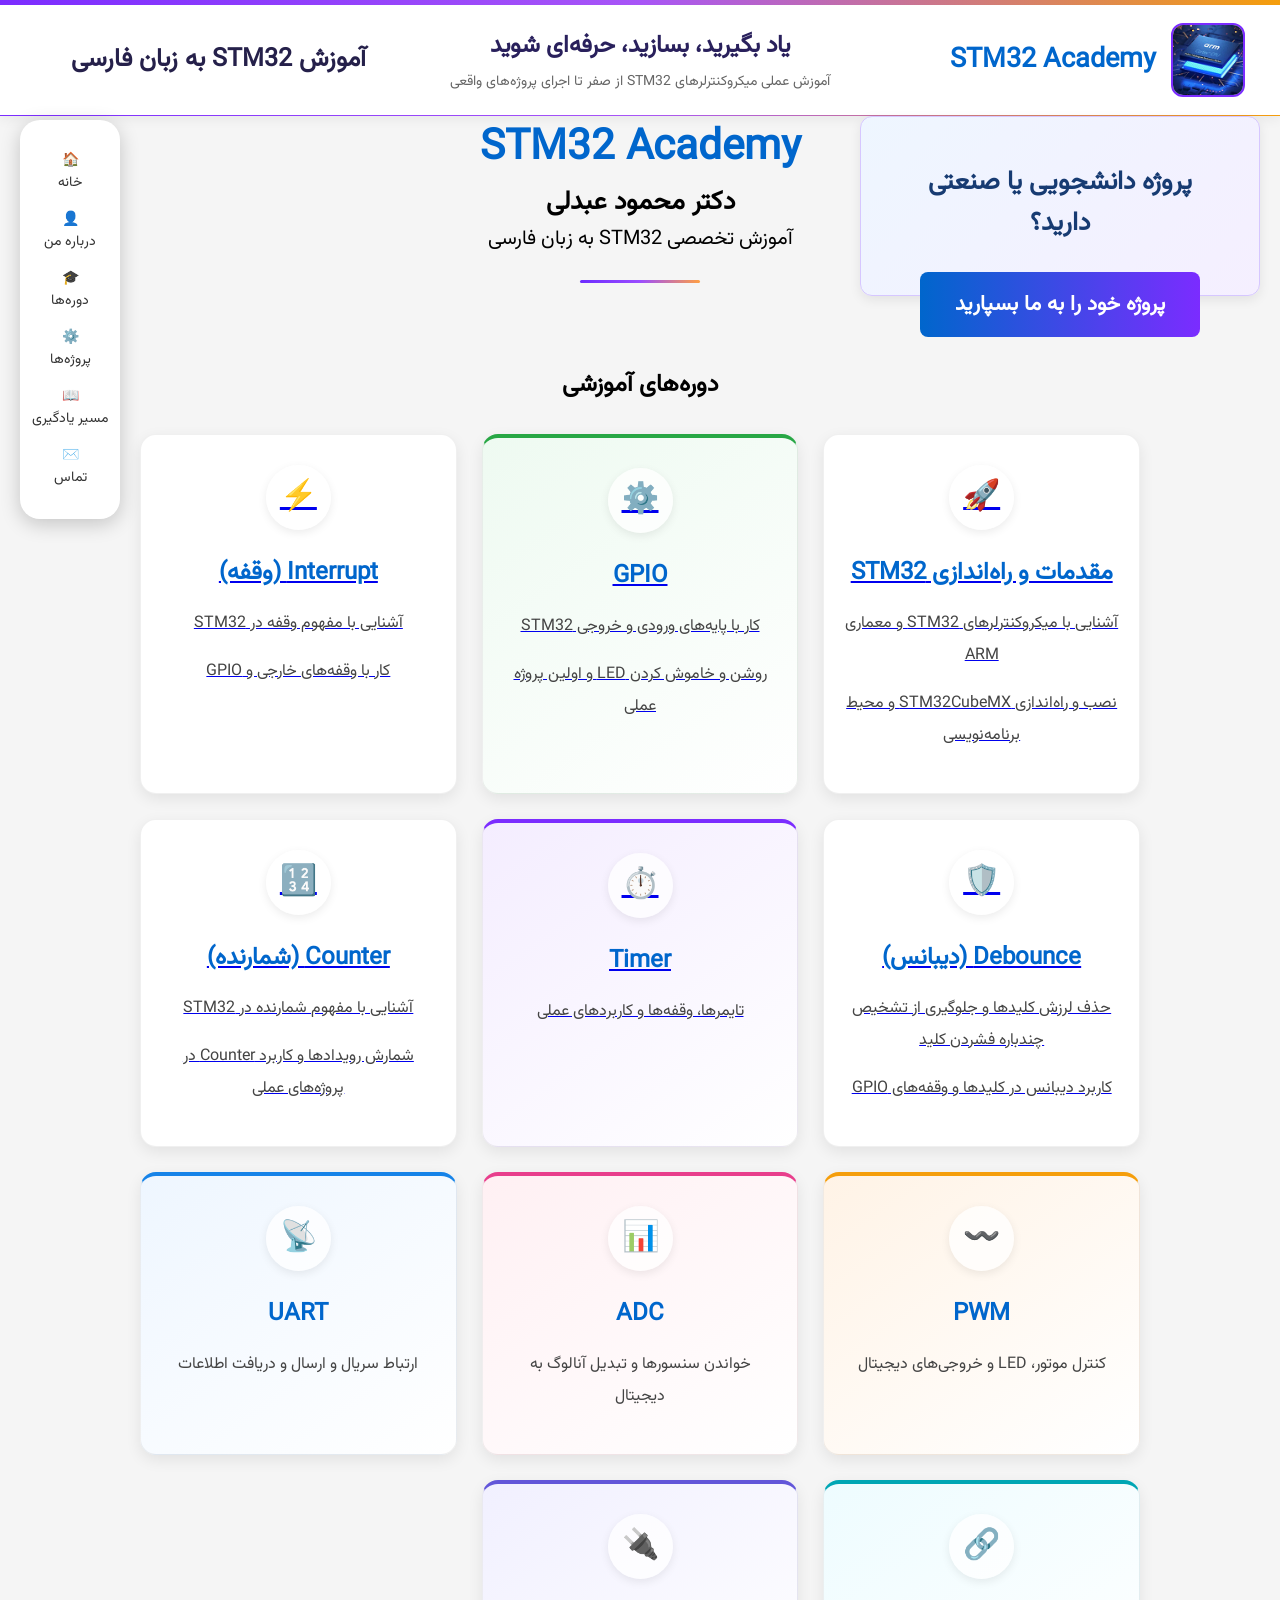
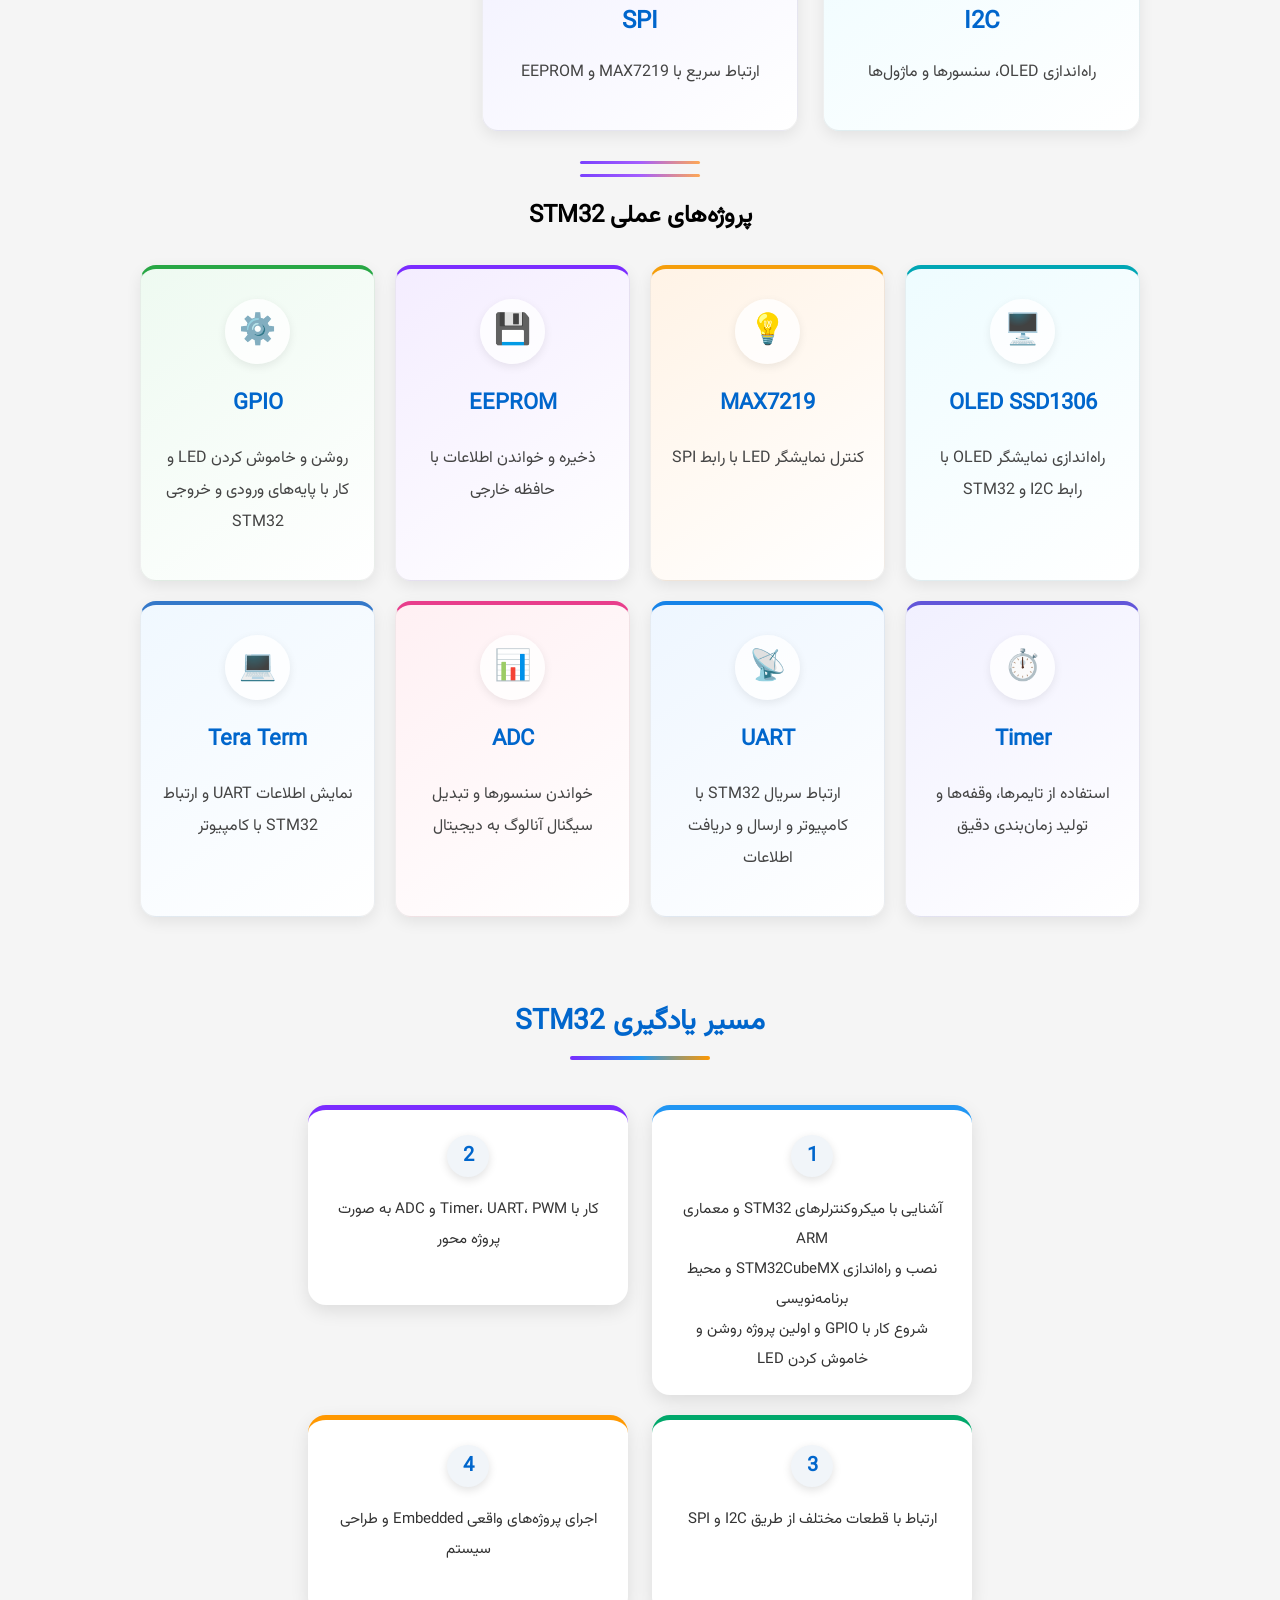
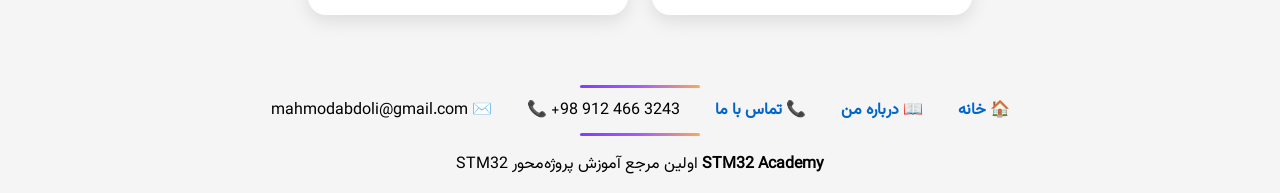
==== commit b1cae83d: "Update index.html" ====
--- a/index.html
+++ b/index.html
@@ -571,42 +571,4 @@
 
 
 
-/* =========================================
-   رنگ کارت‌های دوره‌ها
-   ========================================= */
-
-/* مقدمات STM32 */
-.courses .intro-card {
-    background: linear-gradient(145deg, #e3f0ff, #f4f8ff) !important;
-    border-top: 4px solid #0066cc !important;
-}
-
-/* GPIO */
-.courses .gpio-card {
-    background: linear-gradient(145deg, #eefaf1, #ffffff) !important;
-    border-top: 4px solid #28a745 !important;
-}
-
-/* Interrupt */
-.courses .interrupt-card {
-    background: linear-gradient(145deg, #f4edff, #ffffff) !important;
-    border-top: 4px solid #7b2cff !important;
-}
-
-/* Debounce */
-.courses .debounce-card {
-    background: linear-gradient(145deg, #fff3e6, #ffffff) !important;
-    border-top: 4px solid #f59e0b !important;
-}
-
-/* Timer */
-.courses .timer-card {
-    background: linear-gradient(145deg, #f4edff, #ffffff) !important;
-    border-top: 4px solid #7b2cff !important;
-}
-
-/* Counter */
-.courses .counter-card {
-    background: linear-gradient(145deg, #eaf7ff, #ffffff) !important;
-    border-top: 4px solid #0284c7 !important;
-}
+
--- a/style.css
+++ b/style.css
@@ -3370,42 +3370,3 @@
 
 
 
-/* =========================================
-   رنگ کارت‌های دوره‌ها
-   ========================================= */
-
-/* مقدمات STM32 */
-.courses .intro-card {
-    background: linear-gradient(145deg, #e3f0ff, #f4f8ff) !important;
-    border-top: 4px solid #0066cc !important;
-}
-
-/* GPIO */
-.courses .gpio-card {
-    background: linear-gradient(145deg, #eefaf1, #ffffff) !important;
-    border-top: 4px solid #28a745 !important;
-}
-
-/* Interrupt */
-.courses .interrupt-card {
-    background: linear-gradient(145deg, #f4edff, #ffffff) !important;
-    border-top: 4px solid #7b2cff !important;
-}
-
-/* Debounce */
-.courses .debounce-card {
-    background: linear-gradient(145deg, #fff3e6, #ffffff) !important;
-    border-top: 4px solid #f59e0b !important;
-}
-
-/* Timer */
-.courses .timer-card {
-    background: linear-gradient(145deg, #f4edff, #ffffff) !important;
-    border-top: 4px solid #7b2cff !important;
-}
-
-/* Counter */
-.courses .counter-card {
-    background: linear-gradient(145deg, #eaf7ff, #ffffff) !important;
-    border-top: 4px solid #0284c7 !important;
-}
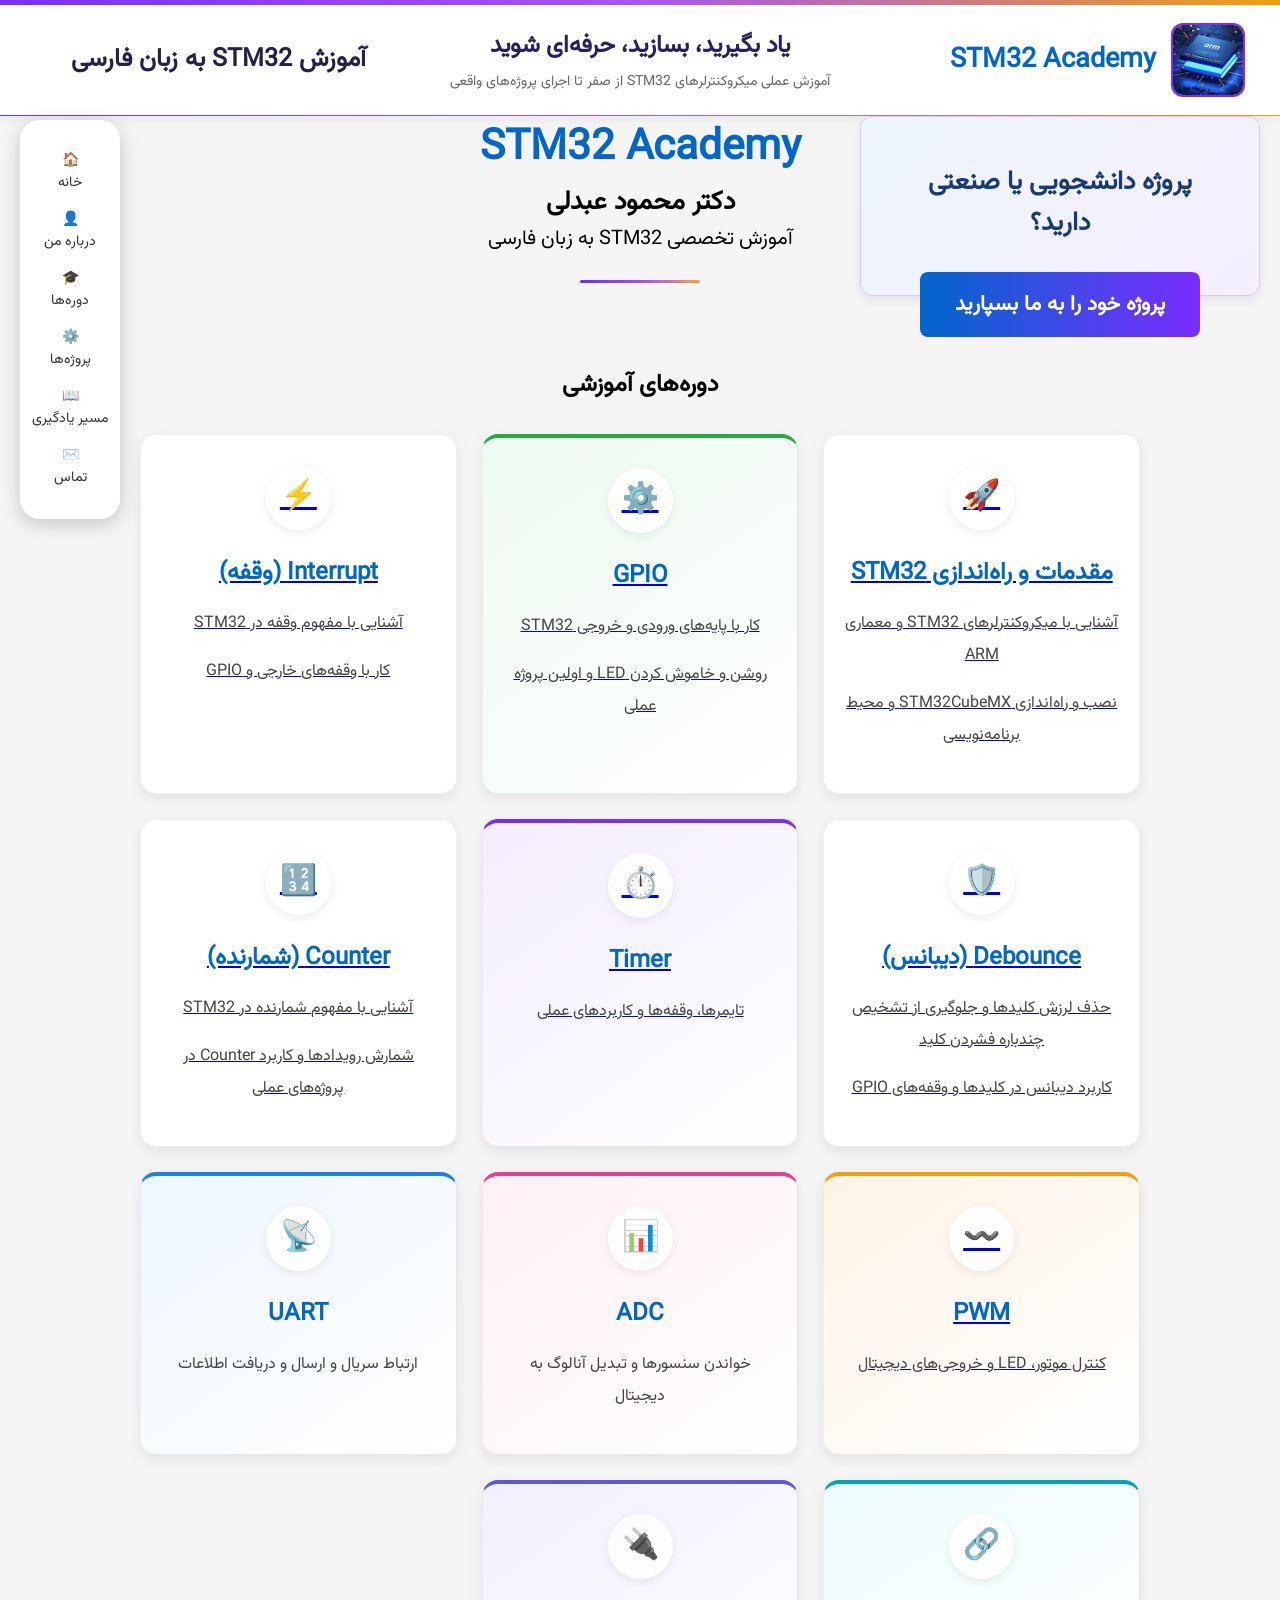
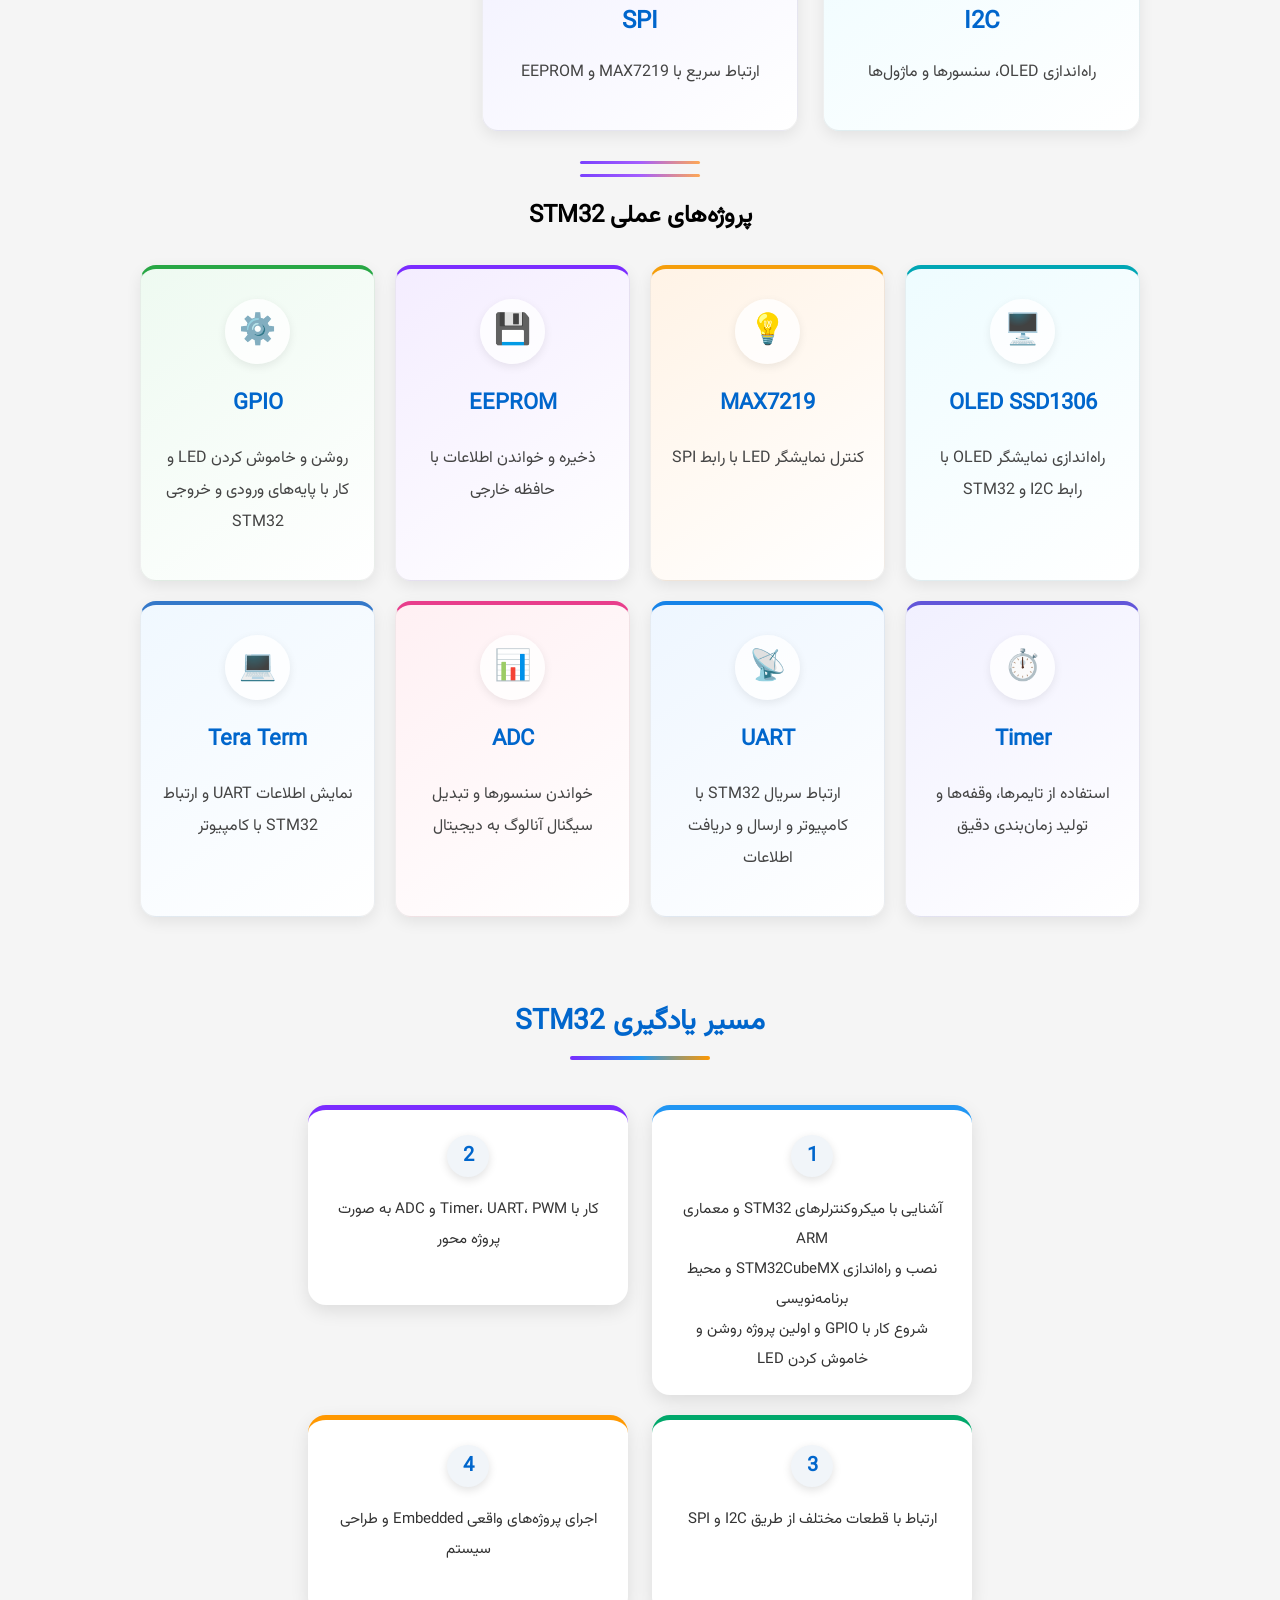
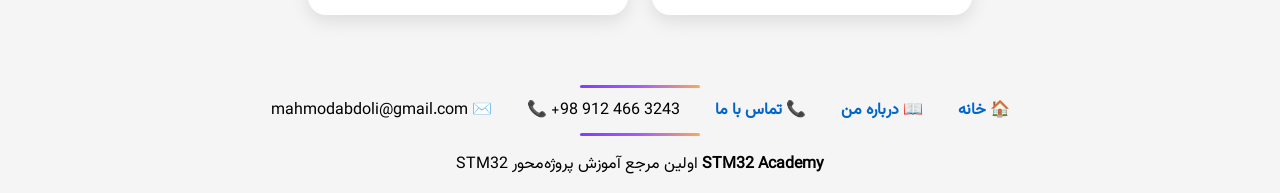
==== commit d4664092: "Update index.html" ====
--- a/index.html
+++ b/index.html
@@ -2,6 +2,18 @@
 <html lang="fa" dir="rtl">
 
 <head>
+
+
+    <!-- Google tag (gtag.js) -->
+<script async src="https://www.googletagmanager.com/gtag/js?id=G-E00TGT1310"></script>
+<script>
+    window.dataLayer = window.dataLayer || [];
+    function gtag(){dataLayer.push(arguments);}
+    gtag('js', new Date());
+
+    gtag('config', 'G-E00TGT1310');
+</script>
+
 
     <meta charset="UTF-8">
 
@@ -250,7 +262,7 @@
 
 
 <!-- دوره Counter -->
-<a href="session5.html" class="course-card counter-card">
+<a href="session6.html" class="course-card counter-card">
 
     <div class="course-icon">🔢</div>
 
@@ -271,7 +283,7 @@
 
 
 
-<div class="course-card pwm-card">
+<a href="session7.html" class="course-card pwm-card">
 
     <div class="course-icon">〰️</div>
 
@@ -279,7 +291,9 @@
 
     <p>کنترل موتور، LED و خروجی‌های دیجیتال</p>
 
-</div>
+</a>
+
+
 
 
  <div class="course-card adc-card">
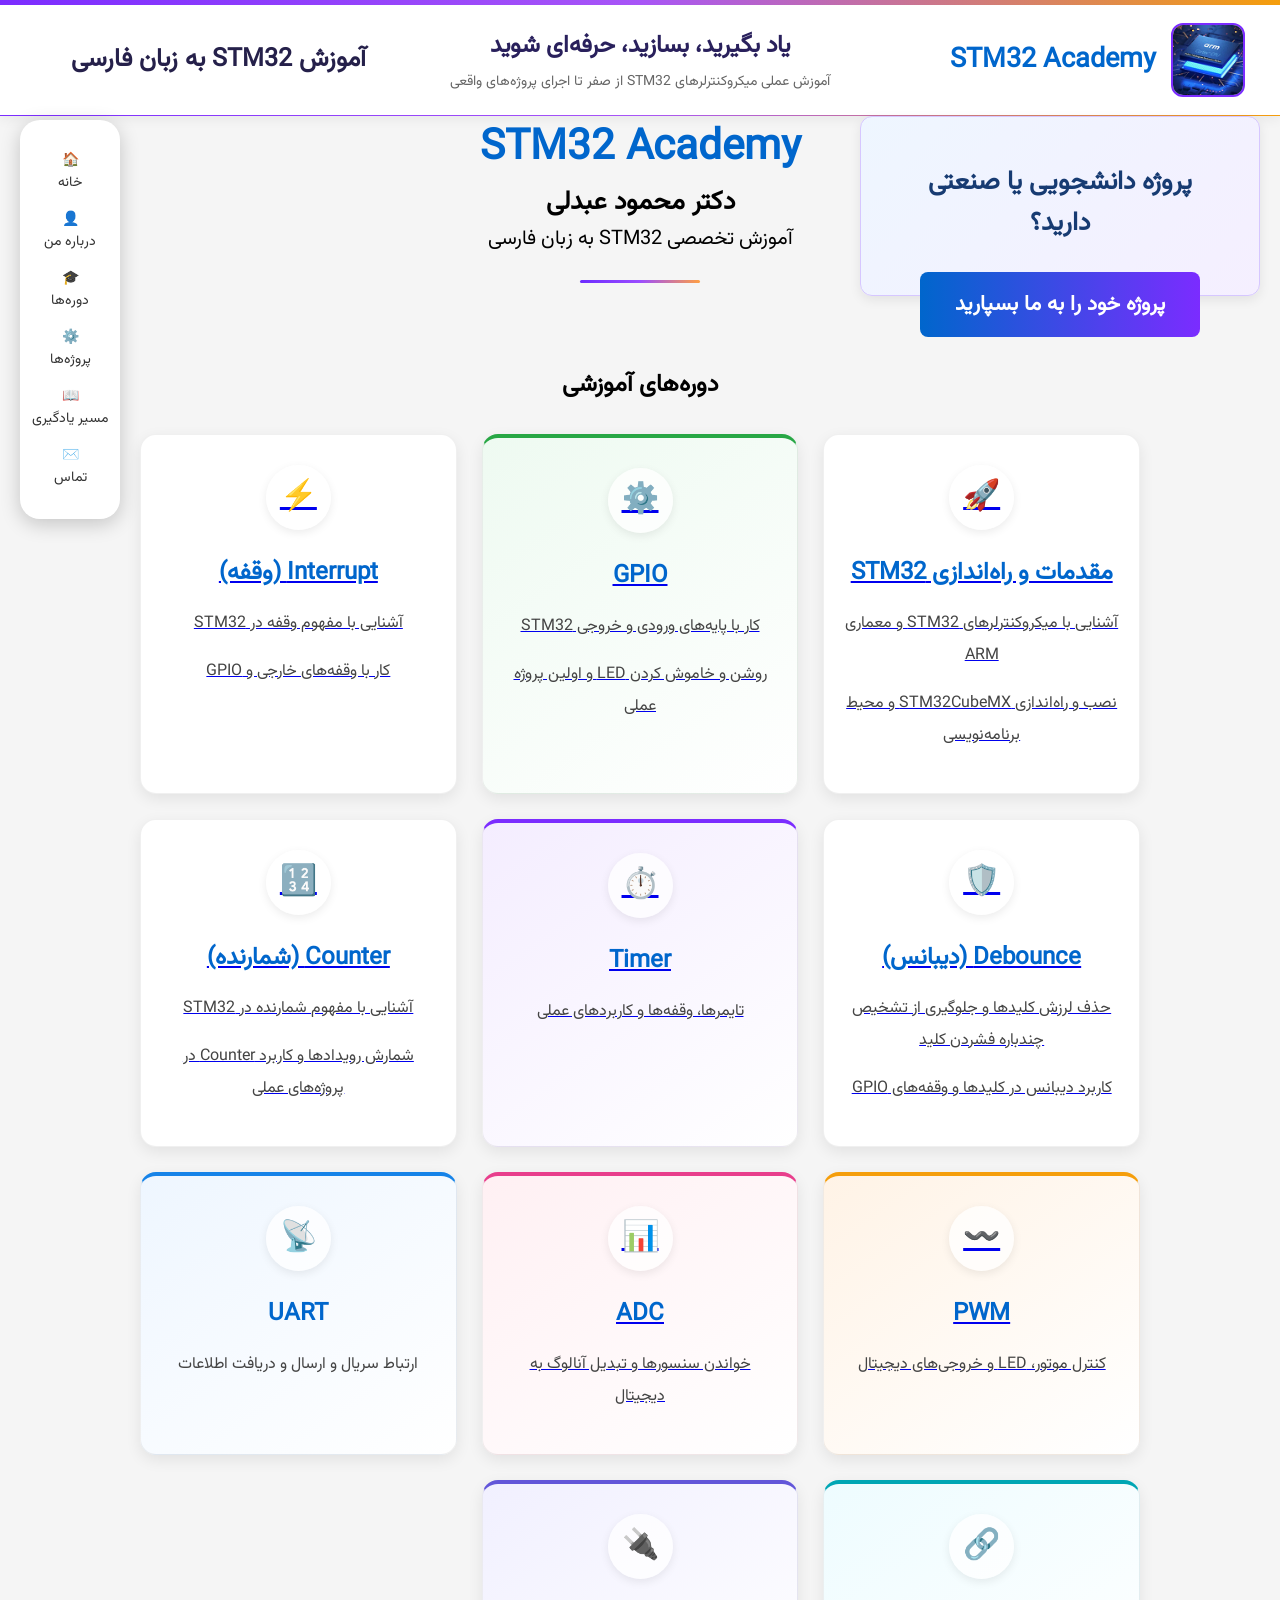
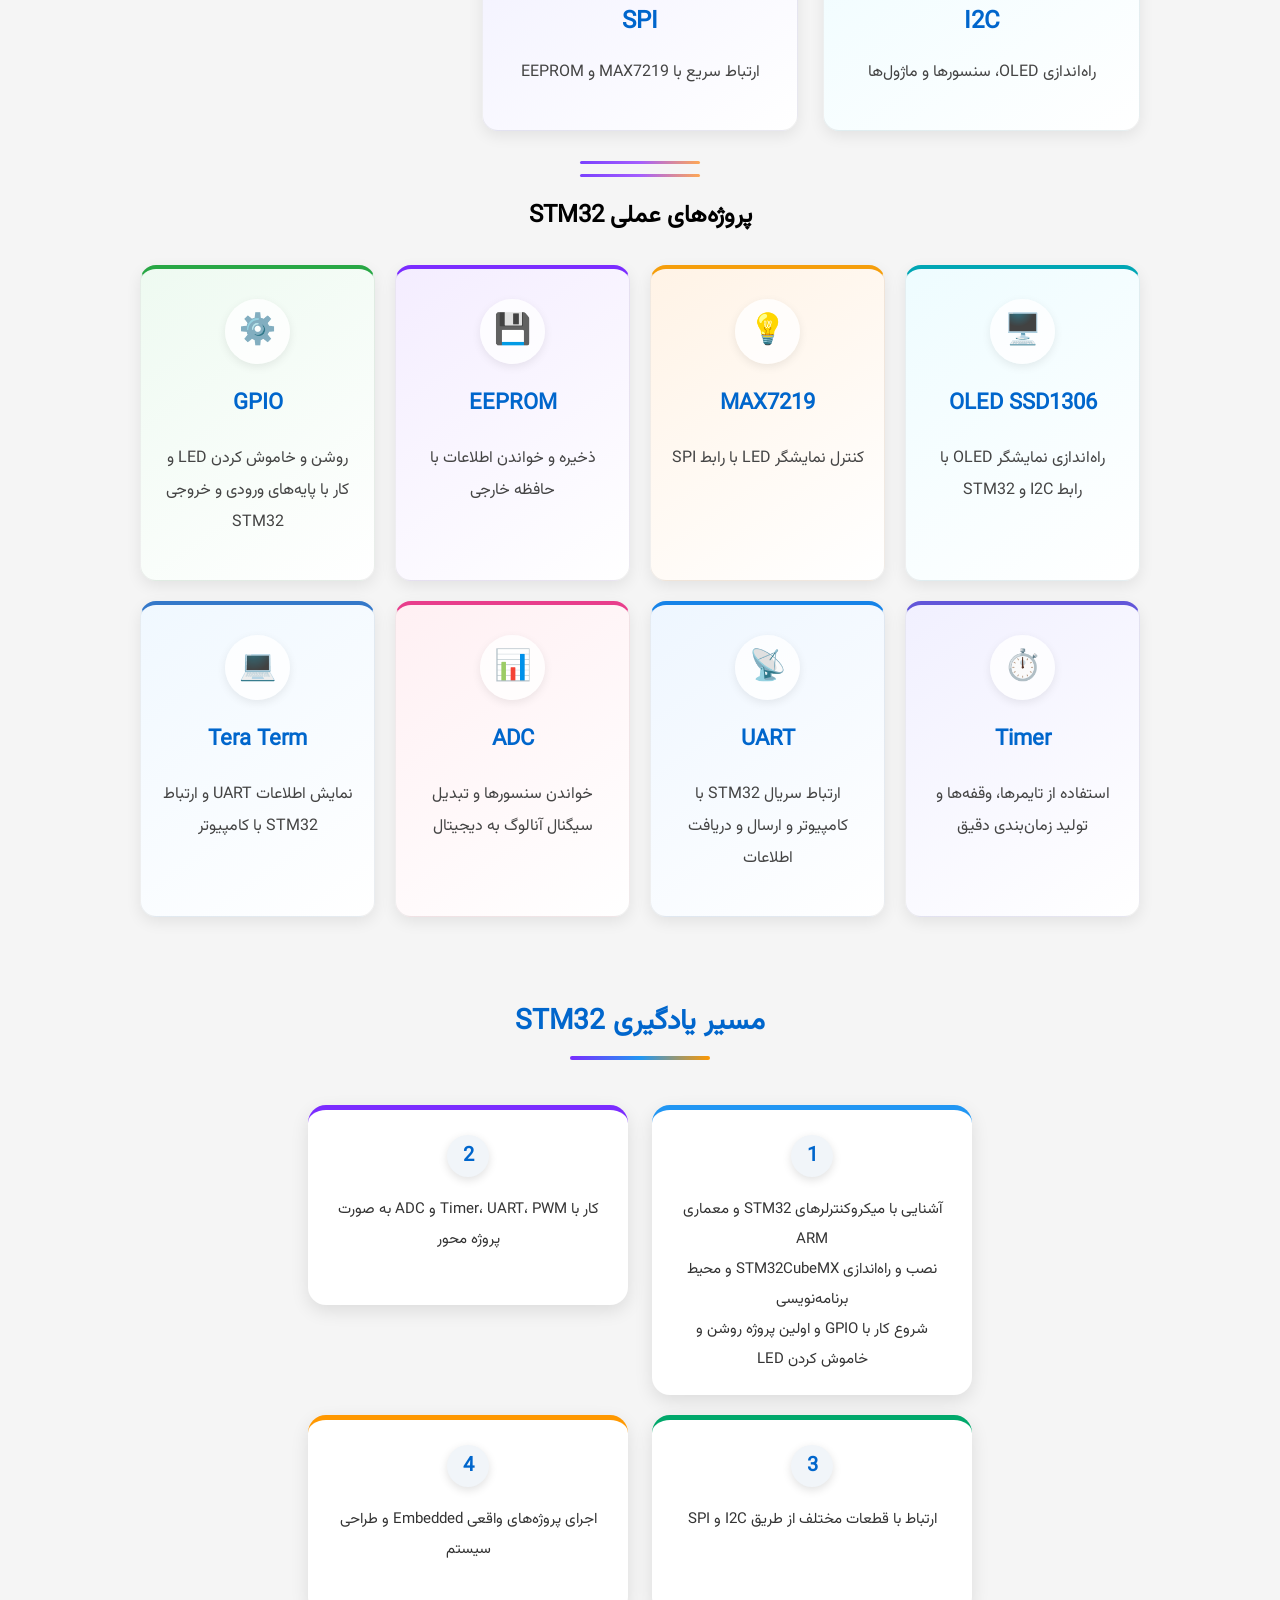
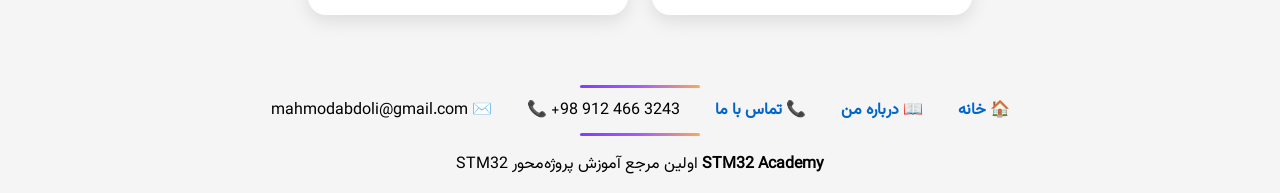
==== commit 6e1aab25: "f" ====
--- a/index.html
+++ b/index.html
@@ -296,7 +296,7 @@
 
 
 
- <div class="course-card adc-card">
+<a href="session8.html" class="course-card adc-card">
 
     <div class="course-icon">📊</div>
 
@@ -304,7 +304,7 @@
 
     <p>خواندن سنسورها و تبدیل آنالوگ به دیجیتال</p>
 
-</div>
+</a>
 
 
  <div class="course-card uart-card">
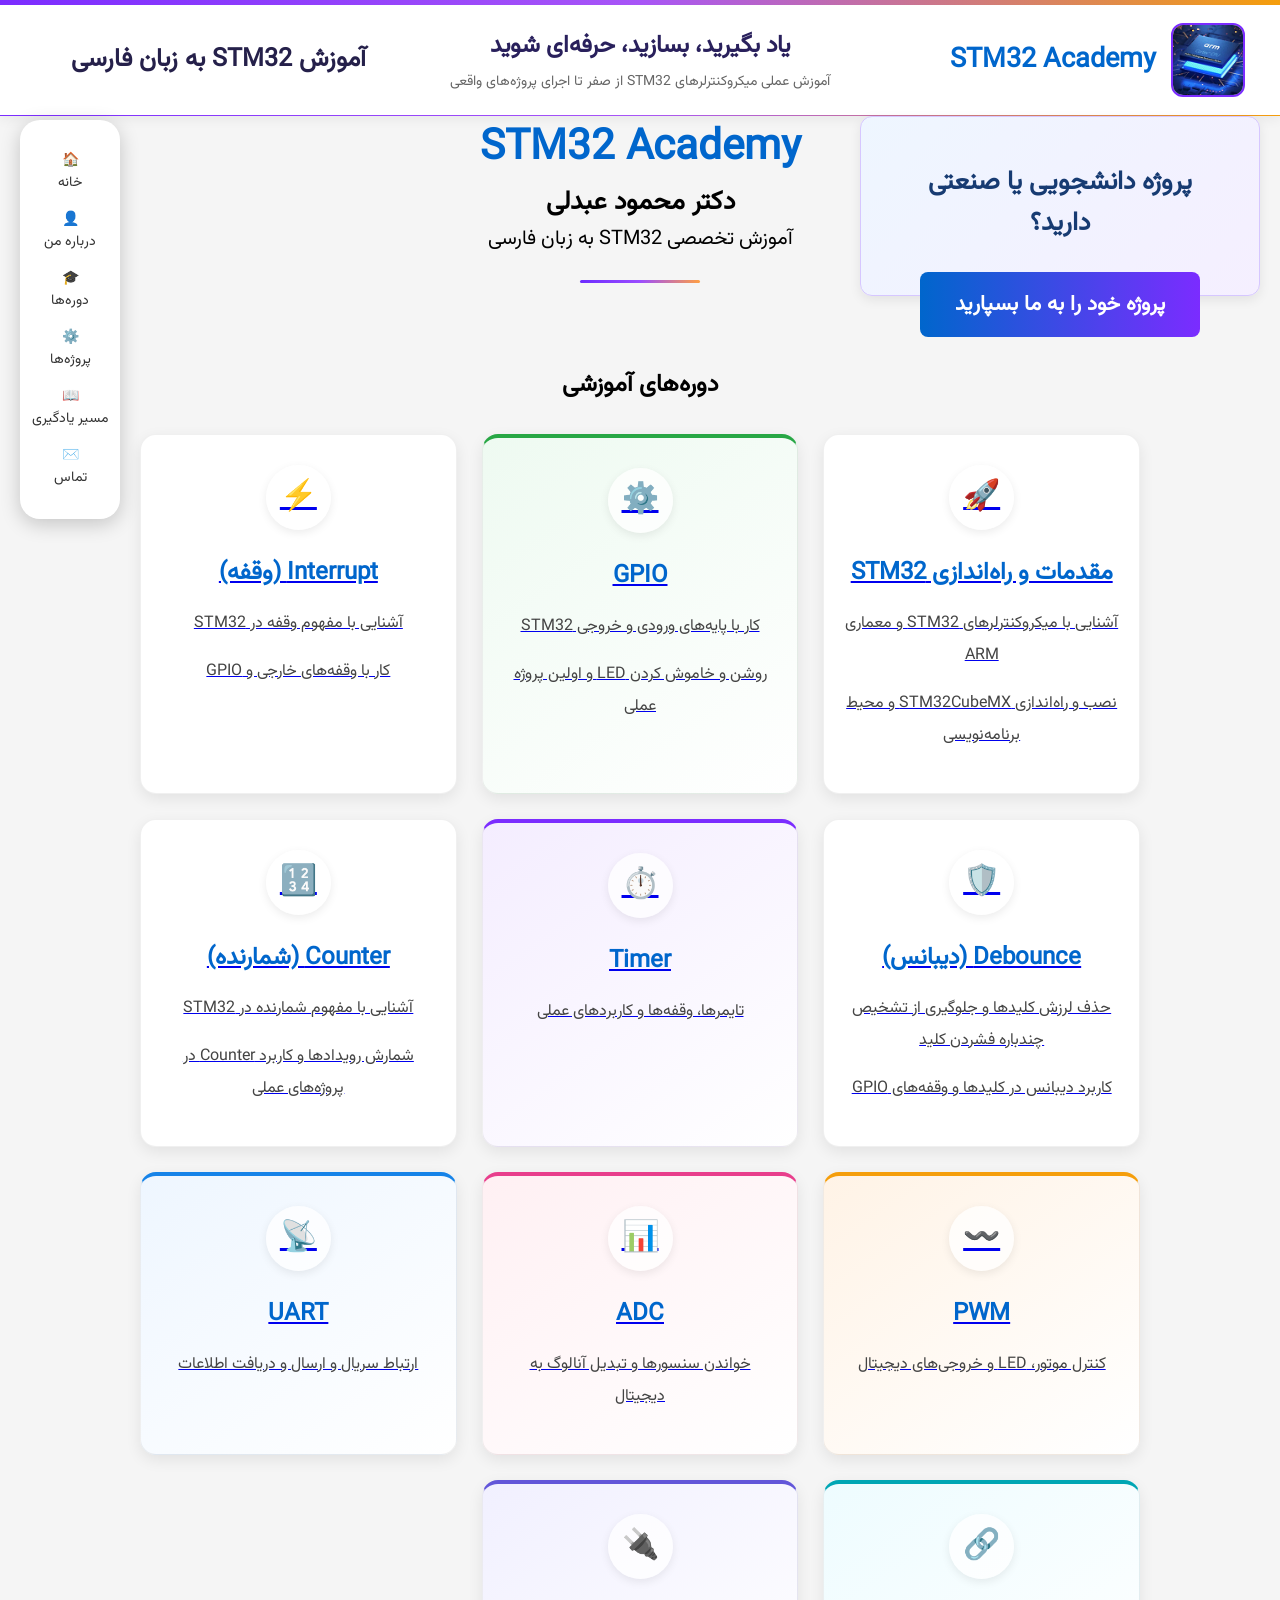
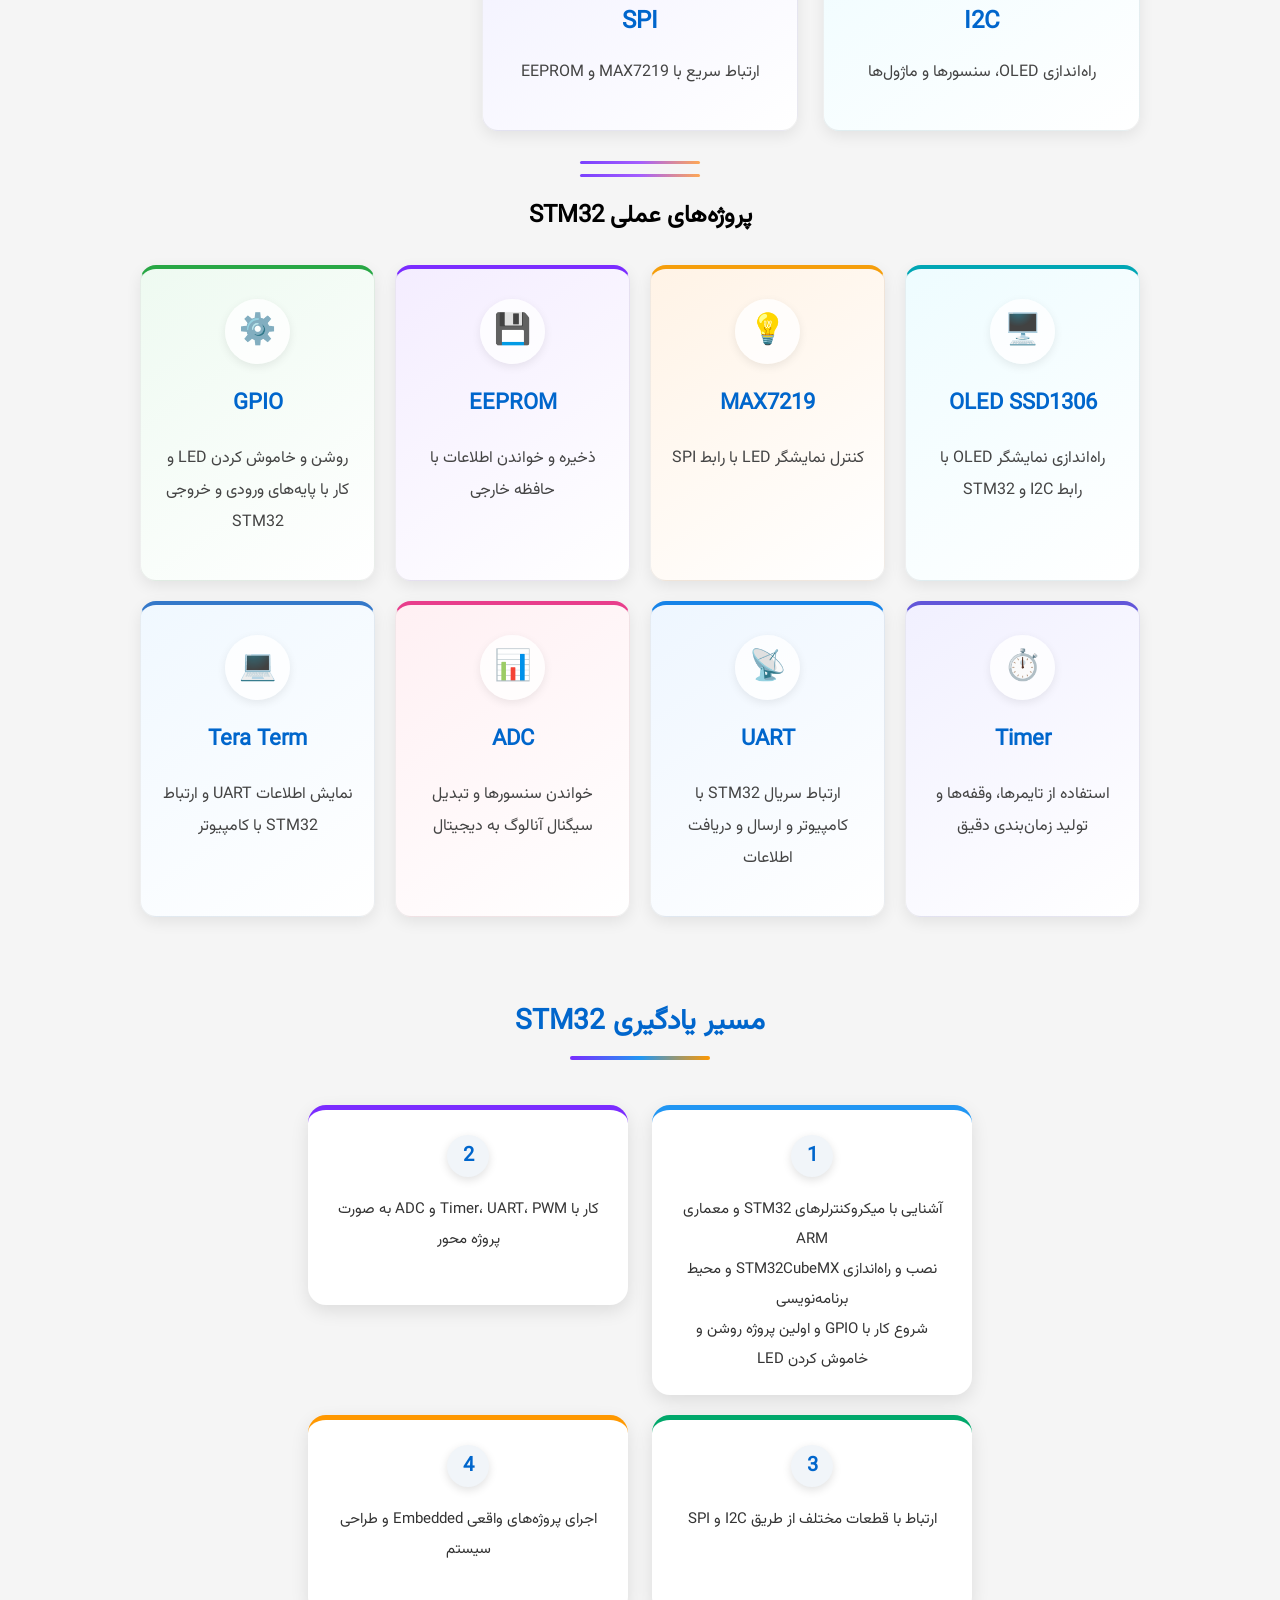
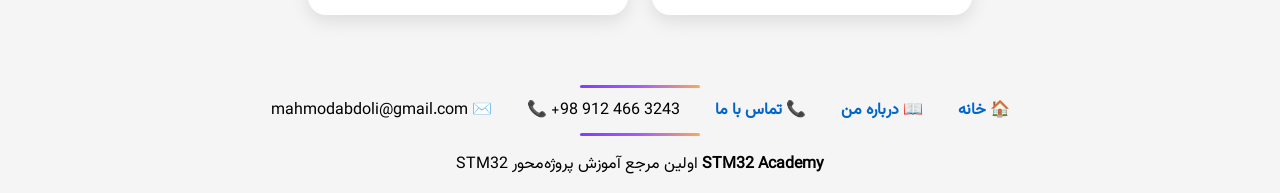
==== commit 71360fde: "ب" ====
--- a/index.html
+++ b/index.html
@@ -307,7 +307,7 @@
 </a>
 
 
- <div class="course-card uart-card">
+<a href="session9.html" class="course-card uart-card">
 
     <div class="course-icon">📡</div>
 
@@ -315,8 +315,7 @@
 
     <p>ارتباط سریال و ارسال و دریافت اطلاعات</p>
 
-</div>
-
+</a>
 
 
 
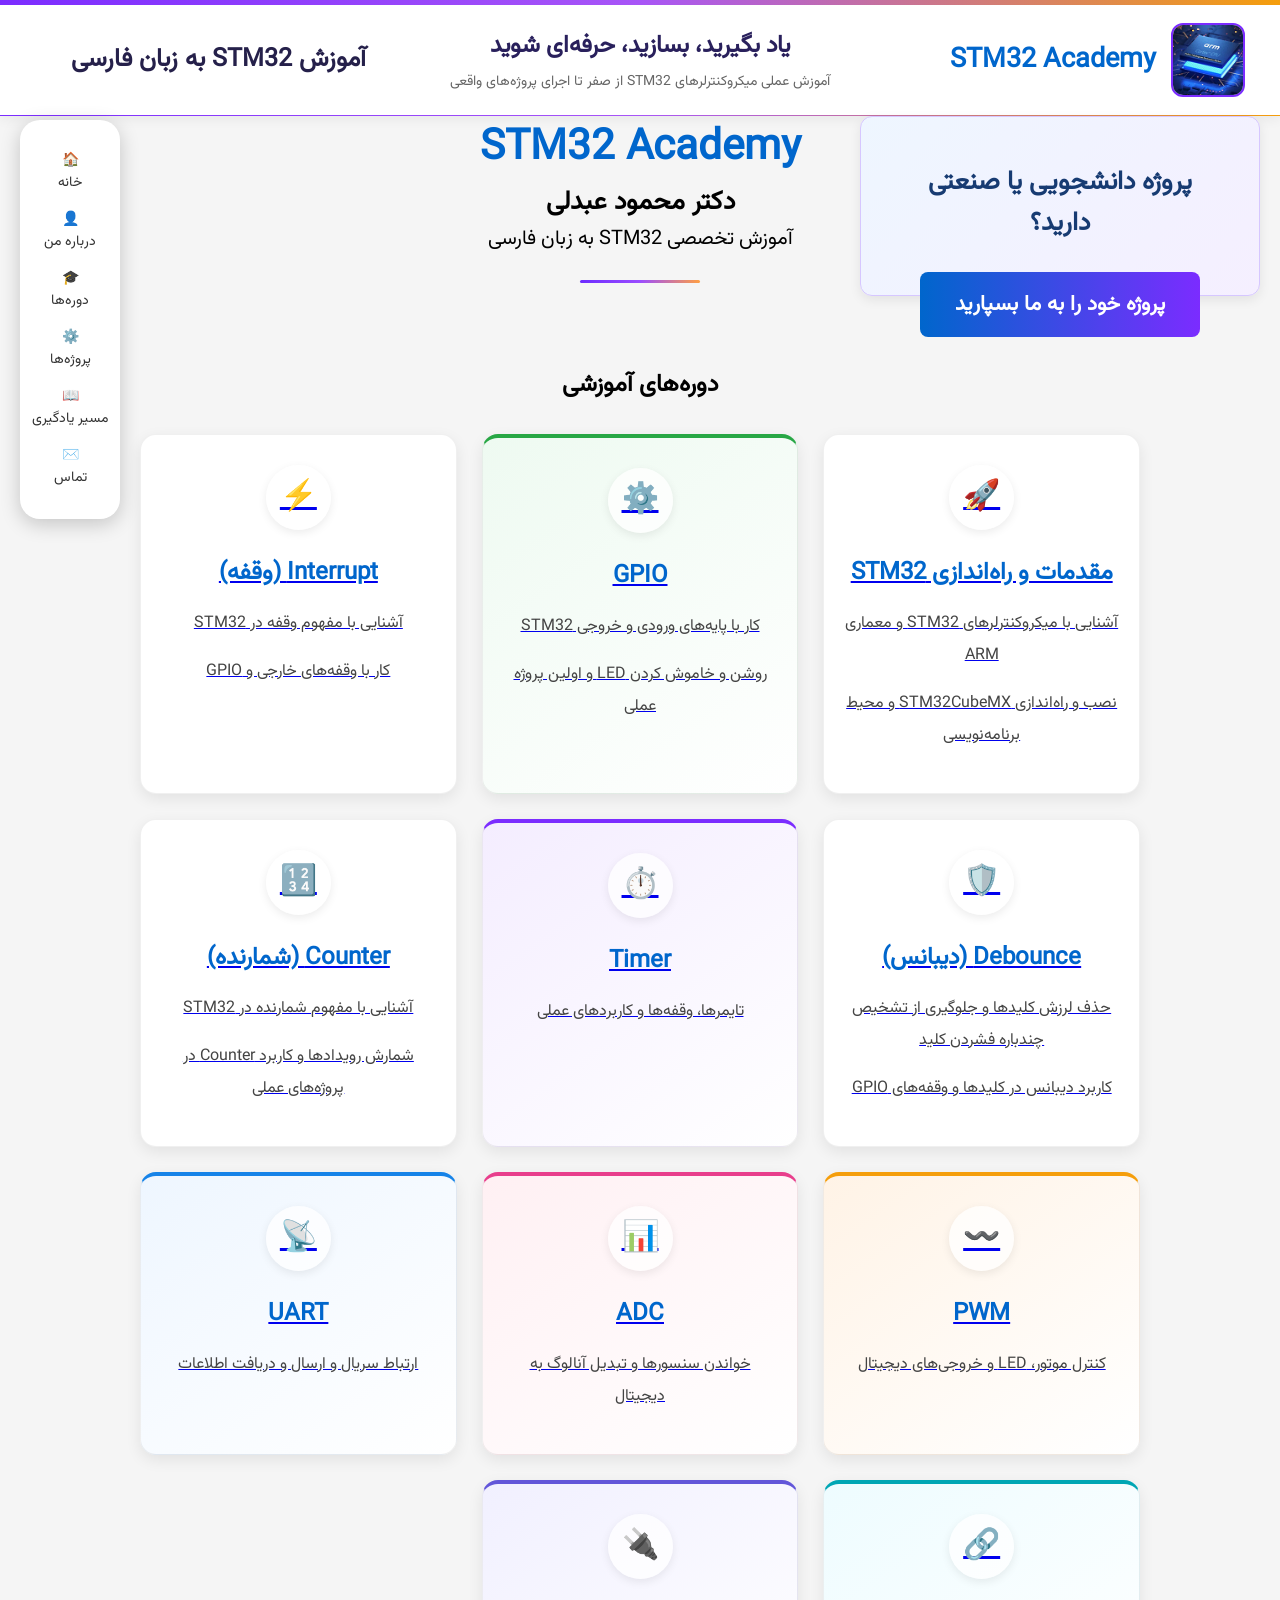
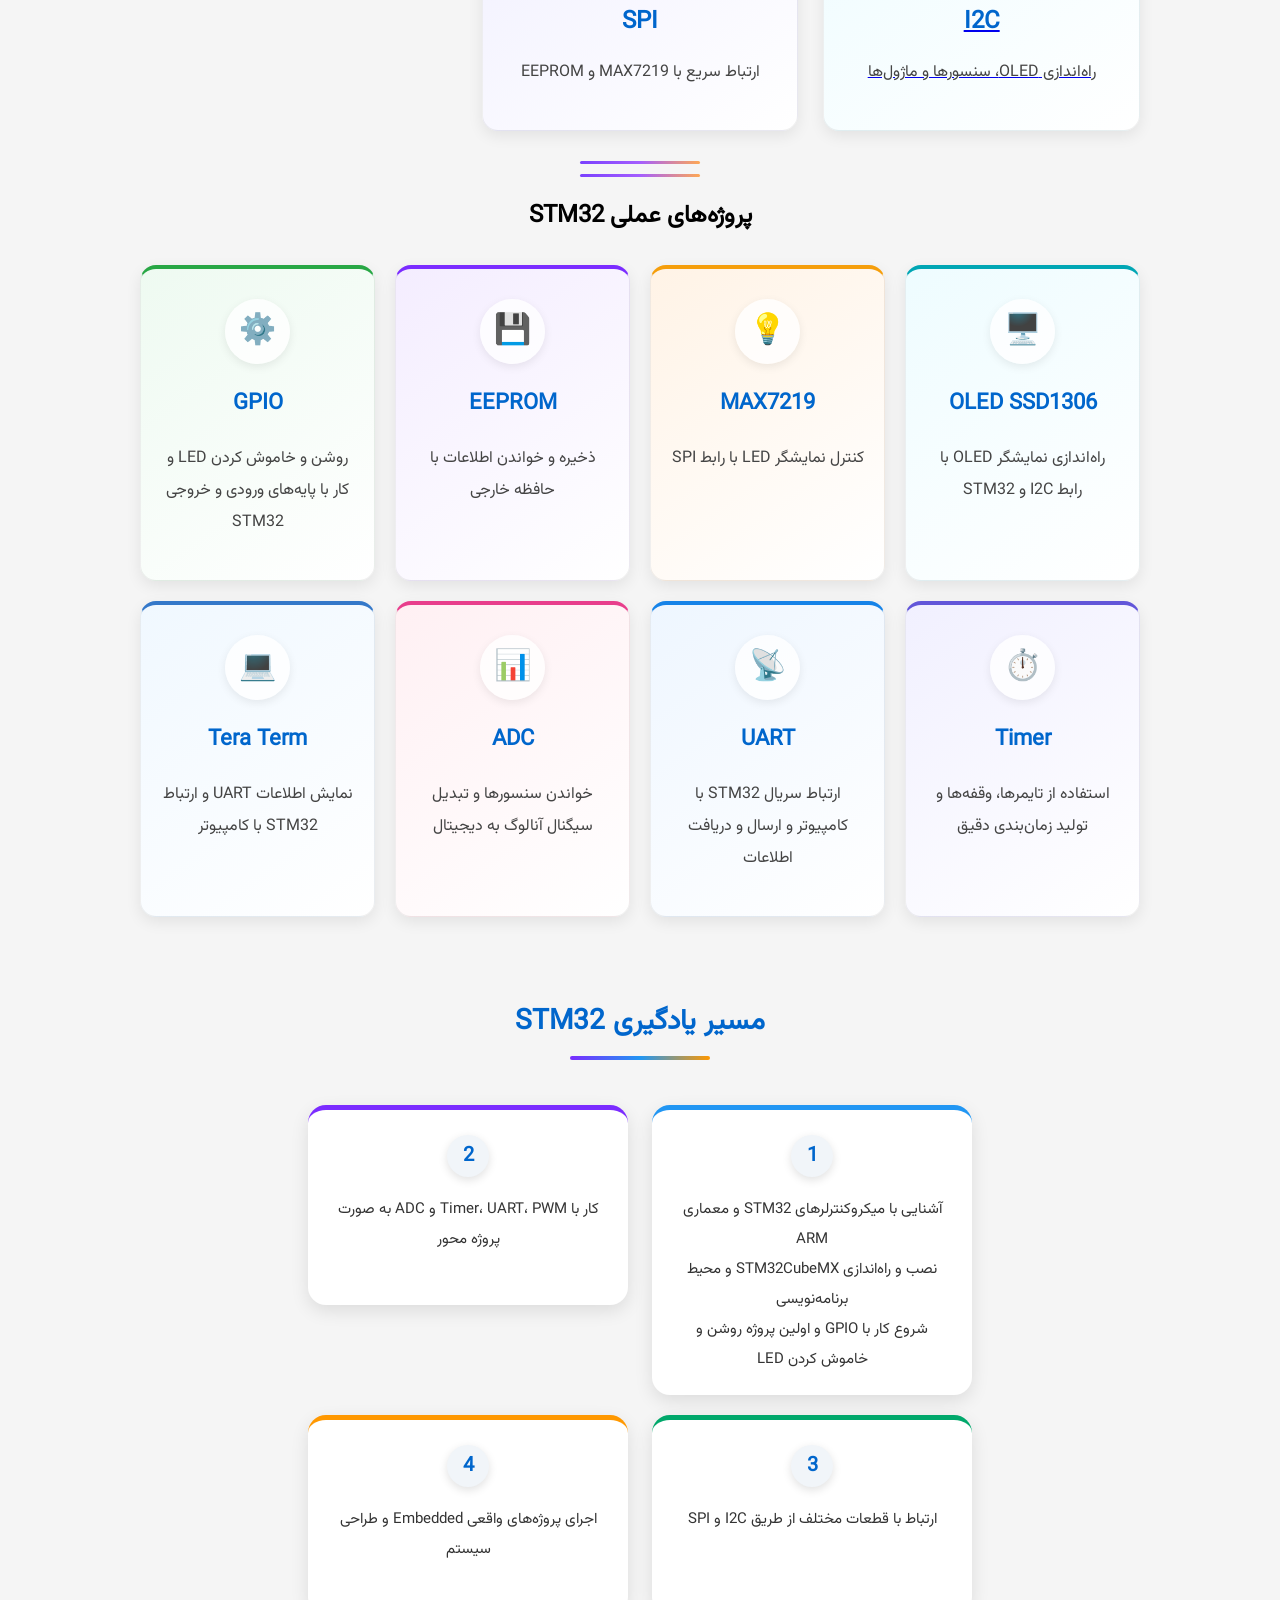
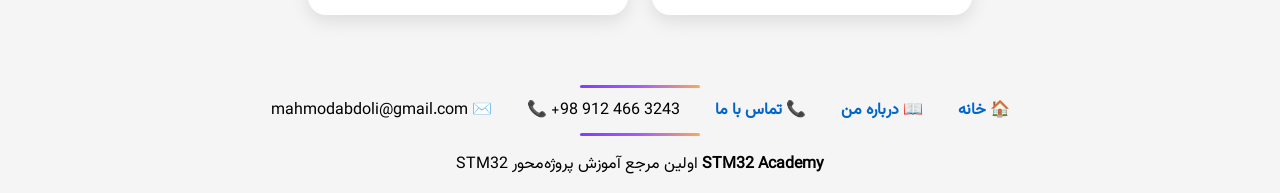
==== commit ad12a4c7: "ی" ====
--- a/index.html
+++ b/index.html
@@ -319,8 +319,7 @@
 
 
 
-
-   <div class="course-card i2c-card">
+<a href="session10.html" class="course-card i2c-card">
 
     <div class="course-icon">🔗</div>
 
@@ -328,7 +327,7 @@
 
     <p>راه‌اندازی OLED، سنسورها و ماژول‌ها</p>
 
-</div>
+</a>
 
 
    
